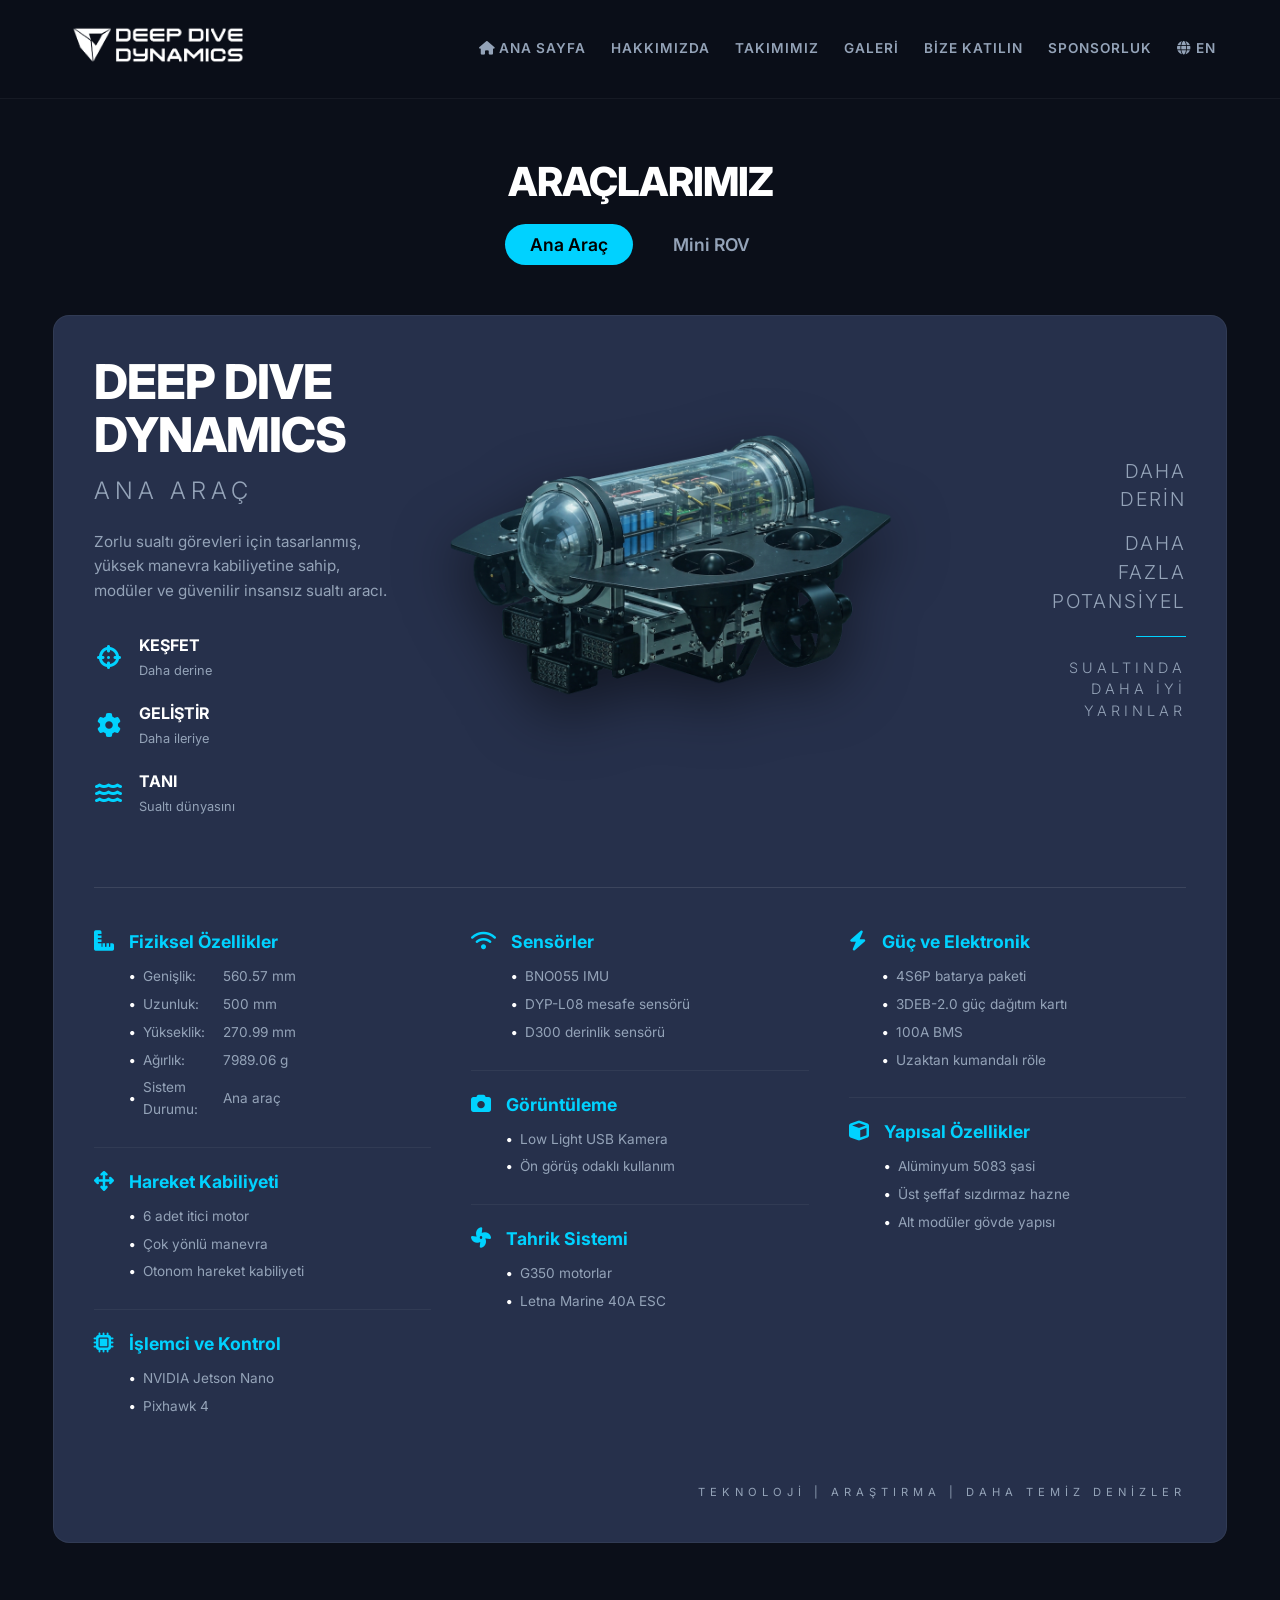
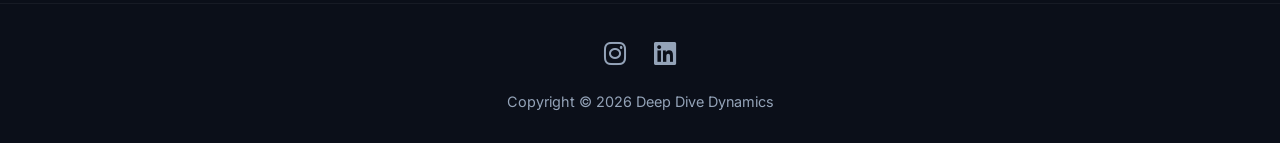
==== araclar.html @ 7207143c "Add files via upload" ====
<!DOCTYPE html>
<html lang="tr">

<head>
    <meta charset="UTF-8">
    <meta name="viewport" content="width=device-width, initial-scale=1.0">
    <title>Araçlarımız | Deep Dive Dynamics</title>
    <meta name="description" content="Deep Dive Dynamics - İnsansız Su Altı Sistemleri.">
    <meta property="og:title" content="Deep Dive Dynamics">
    <meta property="og:description"
        content="İmkansızlıktan imkan yaratanların takımı. Geleceğin otonom su altı araçlarını tasarlıyoruz.">

    <link rel="stylesheet" href="https://cdnjs.cloudflare.com/ajax/libs/font-awesome/6.7.2/css/all.min.css">
    <link rel="icon" sizes="192x192" href="images/logo_tek.png">
    <link rel="stylesheet" href="style.css?v=6">
</head>

<body>
    <div id="preloader">
        <img src="images/logo.png" alt="Yükleniyor...">
    </div>

    <header>
        <div class="logo">
            <a href="index.html">
                <img src="images/logo.png" alt="Deep Dive Dynamics Logo">
            </a>
        </div>

        <div class="menu-toggle" id="mobile-menu">
            <i class="fa-solid fa-bars"></i>
        </div>

        <nav id="nav-menu">
            <a href="index.html" data-tr='<i class="fa-solid fa-house"></i> ANA SAYFA'
                data-en='<i class="fa-solid fa-house"></i> HOME'><i class="fa-solid fa-house"></i> ANA SAYFA</a>
            <a href="hakkimizda.html" data-tr="HAKKIMIZDA" data-en="ABOUT US">HAKKIMIZDA</a>
            <a href="takimimiz.html" data-tr="TAKIMIMIZ" data-en="OUR TEAM">TAKIMIMIZ</a>
            <a href="galeri.html" data-tr="GALERİ" data-en="GALLERY">GALERİ</a>
            <a href="https://docs.google.com/forms/d/e/1FAIpQLScR8scqBRYS02zoFpXVMVBQeoAkeAK_aq12Xqm8TAhwSs1n3A/viewform"
                target="_blank" data-tr="BİZE KATILIN" data-en="JOIN US">BİZE KATILIN</a>
            <a href="sponsorlar.html" data-tr="SPONSORLUK" data-en="SPONSORSHIP">SPONSORLUK</a>
            <a href="#" id="lang-toggle">
                <i class="fa-solid fa-globe"></i> EN
            </a>
        </nav>
    </header>

    <div class="page-wrapper">
        <section id="araclar" style="padding-top: 0;">
            <h1 class="section-title" data-tr="ARAÇLARIMIZ" data-en="OUR VEHICLES">ARAÇLARIMIZ</h1>

            <!-- ARAÇ SEÇİCİ MENÜ -->
            <div class="choice-selector">
                <button class="choice-btn active" data-target="AnaRov">Ana Araç</button>
                <button class="choice-btn" data-target="MiniRov">Mini ROV</button>
            </div>

            <!-- =========================================
                 ANA ARAÇ KISMI (AKTİF OLAN)
                 ========================================= -->
            <div id="AnaRov" class="team-choice-content active">
                <div class="vehicle-showcase">
                    <!-- Üst Kısım: Başlık, Araç Görseli ve Vizyon Yazıları -->
                    <div class="vehicle-header-grid">
                        <!-- Sol: Başlık ve Açıklama -->
                        <div class="vehicle-title-box">
                            <h2 class="vehicle-main-title">DEEP DIVE<br>DYNAMICS</h2>
                            <h3 class="vehicle-sub-title" data-tr="ANA ARAÇ" data-en="MAIN VEHICLE">ANA ARAÇ</h3>
                            <p class="vehicle-desc"
                                data-tr="Zorlu sualtı görevleri için tasarlanmış, yüksek manevra kabiliyetine sahip, modüler ve güvenilir insansız sualtı aracı."
                                data-en="Designed for challenging underwater missions, highly maneuverable, modular and reliable unmanned underwater vehicle.">
                                Zorlu sualtı görevleri için tasarlanmış, yüksek manevra kabiliyetine sahip, modüler ve
                                güvenilir insansız sualtı aracı.</p>

                            <ul class="vehicle-vision-list">
                                <li>
                                    <i class="fa-solid fa-crosshairs"></i>
                                    <div>
                                        <h4 data-tr="KEŞFET" data-en="EXPLORE">KEŞFET</h4>
                                        <p data-tr="Daha derine" data-en="Deeper">Daha derine</p>
                                    </div>
                                </li>
                                <li>
                                    <i class="fa-solid fa-gear"></i>
                                    <div>
                                        <h4 data-tr="GELİŞTİR" data-en="DEVELOP">GELİŞTİR</h4>
                                        <p data-tr="Daha ileriye" data-en="Further">Daha ileriye</p>
                                    </div>
                                </li>
                                <li>
                                    <i class="fa-solid fa-water"></i>
                                    <div>
                                        <h4 data-tr="TANI" data-en="RECOGNIZE">TANI</h4>
                                        <p data-tr="Sualtı dünyasını" data-en="Underwater world">Sualtı dünyasını</p>
                                    </div>
                                </li>
                            </ul>
                        </div>

                        <!-- Orta: Araç Görseli -->
                        <div class="vehicle-image-box">
                            <img src="images/araclar/ana-arac-render.png" alt="Ana Araç 3D Render">
                        </div>

                        <!-- Sağ: Sağ Vizyon Yazıları -->
                        <div class="vehicle-right-vision">
                            <p data-tr="DAHA<br>DERİN" data-en="DEEPER">DAHA<br>DERİN</p>
                            <p data-tr="DAHA<br>FAZLA<br>POTANSİYEL" data-en="MORE<br>POTENTIAL">
                                DAHA<br>FAZLA<br>POTANSİYEL</p>
                            <div class="line-divider"></div>
                            <p class="small-vision" data-tr="SUALTINDA<br>DAHA İYİ<br>YARINLAR"
                                data-en="BETTER<br>TOMORROWS<br>UNDERWATER">SUALTINDA<br>DAHA İYİ<br>YARINLAR</p>
                        </div>
                    </div>

                    <!-- Alt Kısım: Teknik Özellikler Grid (3 Sütunlu) -->
                    <div class="vehicle-specs-grid">
                        <!-- Sütun 1 -->
                        <div class="spec-column">
                            <div class="spec-item">
                                <i class="fa-solid fa-ruler-combined"></i>
                                <div>
                                    <h4 data-tr="Fiziksel Özellikler" data-en="Physical Properties">Fiziksel Özellikler
                                    </h4>
                                    <ul>
                                        <li><span>Genişlik:</span> 560.57 mm</li>
                                        <li><span>Uzunluk:</span> 500 mm</li>
                                        <li><span>Yükseklik:</span> 270.99 mm</li>
                                        <li><span>Ağırlık:</span> 7989.06 g</li>
                                        <li><span>Sistem Durumu:</span> <span data-tr="Ana araç"
                                                data-en="Main vehicle">Ana araç</span></li>
                                    </ul>
                                </div>
                            </div>
                            <div class="spec-item">
                                <i class="fa-solid fa-arrows-up-down-left-right"></i>
                                <div>
                                    <h4 data-tr="Hareket Kabiliyeti" data-en="Maneuverability">Hareket Kabiliyeti</h4>
                                    <ul>
                                        <li data-tr="6 adet itici motor" data-en="6 thrusters">6 adet itici motor</li>
                                        <li data-tr="Çok yönlü manevra" data-en="Omnidirectional maneuver">Çok yönlü
                                            manevra</li>
                                        <li data-tr="Otonom hareket kabiliyeti" data-en="Autonomous movement">Otonom
                                            hareket kabiliyeti</li>
                                    </ul>
                                </div>
                            </div>
                            <div class="spec-item" style="border-bottom:none;">
                                <i class="fa-solid fa-microchip"></i>
                                <div>
                                    <h4 data-tr="İşlemci ve Kontrol" data-en="Processor and Control">İşlemci ve Kontrol
                                    </h4>
                                    <ul>
                                        <li>NVIDIA Jetson Nano</li>
                                        <li>Pixhawk 4</li>
                                    </ul>
                                </div>
                            </div>
                        </div>

                        <!-- Sütun 2 -->
                        <div class="spec-column">
                            <div class="spec-item">
                                <i class="fa-solid fa-wifi"></i>
                                <div>
                                    <h4 data-tr="Sensörler" data-en="Sensors">Sensörler</h4>
                                    <ul>
                                        <li>BNO055 IMU</li>
                                        <li data-tr="DYP-L08 mesafe sensörü" data-en="DYP-L08 distance sensor">DYP-L08
                                            mesafe sensörü</li>
                                        <li data-tr="D300 derinlik sensörü" data-en="D300 depth sensor">D300 derinlik
                                            sensörü</li>
                                    </ul>
                                </div>
                            </div>
                            <div class="spec-item">
                                <i class="fa-solid fa-camera"></i>
                                <div>
                                    <h4 data-tr="Görüntüleme" data-en="Imaging">Görüntüleme</h4>
                                    <ul>
                                        <li>Low Light USB Kamera</li>
                                        <li data-tr="Ön görüş odaklı kullanım" data-en="Front view focused use">Ön görüş
                                            odaklı kullanım</li>
                                    </ul>
                                </div>
                            </div>
                            <div class="spec-item" style="border-bottom:none;">
                                <i class="fa-solid fa-fan"></i>
                                <div>
                                    <h4 data-tr="Tahrik Sistemi" data-en="Propulsion System">Tahrik Sistemi</h4>
                                    <ul>
                                        <li>G350 motorlar</li>
                                        <li>Letna Marine 40A ESC</li>
                                    </ul>
                                </div>
                            </div>
                        </div>

                        <!-- Sütun 3 -->
                        <div class="spec-column">
                            <div class="spec-item">
                                <i class="fa-solid fa-bolt"></i>
                                <div>
                                    <h4 data-tr="Güç ve Elektronik" data-en="Power and Electronics">Güç ve Elektronik
                                    </h4>
                                    <ul>
                                        <li>4S6P batarya paketi</li>
                                        <li data-tr="3DEB-2.0 güç dağıtım kartı"
                                            data-en="3DEB-2.0 power distribution board">3DEB-2.0 güç dağıtım kartı</li>
                                        <li>100A BMS</li>
                                        <li data-tr="Uzaktan kumandalı röle" data-en="Remote controlled relay">Uzaktan
                                            kumandalı röle</li>
                                    </ul>
                                </div>
                            </div>
                            <div class="spec-item" style="border-bottom:none;">
                                <i class="fa-solid fa-cube"></i>
                                <div>
                                    <h4 data-tr="Yapısal Özellikler" data-en="Structural Features">Yapısal Özellikler
                                    </h4>
                                    <ul>
                                        <li data-tr="Alüminyum 5083 şasi" data-en="Aluminum 5083 chassis">Alüminyum 5083
                                            şasi</li>
                                        <li data-tr="Üst şeffaf sızdırmaz hazne"
                                            data-en="Upper transparent sealed chamber">Üst şeffaf sızdırmaz hazne</li>
                                        <li data-tr="Alt modüler gövde yapısı" data-en="Lower modular body structure">
                                            Alt modüler gövde yapısı</li>
                                    </ul>
                                </div>
                            </div>
                        </div>
                    </div>
                    <!-- Alt Slogan -->
                    <div class="vehicle-footer-slogan">
                        <span data-tr="TEKNOLOJİ | ARAŞTIRMA | DAHA TEMİZ DENİZLER"
                            data-en="TECHNOLOGY | RESEARCH | CLEANER SEAS">TEKNOLOJİ | ARAŞTIRMA | DAHA TEMİZ
                            DENİZLER</span>
                    </div>
                </div>
            </div>

            <!-- =========================================
                 MINI ROV KISMI (GİZLİ BAŞLAR)
                 ========================================= -->
            <div id="MiniRov" class="team-choice-content">
                <div class="vehicle-showcase">
                    <!-- Üst Kısım: Başlık, Araç Görseli ve Vizyon Yazıları -->
                    <div class="vehicle-header-grid">
                        <!-- Sol: Başlık ve Açıklama -->
                        <div class="vehicle-title-box">
                            <h2 class="vehicle-main-title">DEEP DIVE<br>DYNAMICS</h2>
                            <h3 class="vehicle-sub-title" data-tr="MİNİ ROV" data-en="MINI ROV">MİNİ ROV</h3>
                            <p class="vehicle-desc"
                                data-tr="Kompakt yapısı, yüksek manevra kabiliyetine sahip ve modüler tasarımıyla dar alanlarda çalışmak için geliştirilmiş, güvenilir insansız sualtı aracı."
                                data-en="Reliable unmanned underwater vehicle developed to work in narrow spaces with its compact structure, high maneuverability and modular design.">
                                Kompakt yapısı, yüksek manevra kabiliyeti ve modüler tasarımıyla dar alanlarda çalışmak
                                için geliştirilmiş, güvenilir insansız sualtı aracı.</p>

                            <ul class="vehicle-vision-list">
                                <li>
                                    <i class="fa-solid fa-crosshairs"></i>
                                    <div>
                                        <h4 data-tr="KEŞFET" data-en="EXPLORE">KEŞFET</h4>
                                        <p data-tr="Daha yakına" data-en="Closer">Daha yakına</p>
                                    </div>
                                </li>
                                <li>
                                    <i class="fa-solid fa-gear"></i>
                                    <div>
                                        <h4 data-tr="GELİŞTİR" data-en="DEVELOP">GELİŞTİR</h4>
                                        <p data-tr="Daha akıllı" data-en="Smarter">Daha akıllı</p>
                                    </div>
                                </li>
                                <li>
                                    <i class="fa-solid fa-water"></i>
                                    <div>
                                        <h4 data-tr="TANI" data-en="RECOGNIZE">TANI</h4>
                                        <p data-tr="Sualtı detaylarını" data-en="Underwater details">Sualtı detaylarını
                                        </p>
                                    </div>
                                </li>
                            </ul>
                        </div>

                        <!-- Orta: Araç Görseli -->
                        <div class="vehicle-image-box">
                            <!-- Mini ROV görselini images/araclar klasörüne bu isimle eklemelisin -->
                            <img src="images/araclar/mini-rov-render.png" alt="Mini ROV 3D Render">
                        </div>

                        <!-- Sağ: Sağ Vizyon Yazıları -->
                        <div class="vehicle-right-vision">
                            <p data-tr="DAHA<br>DERİN" data-en="DEEPER">DAHA<br>DERİN</p>
                            <p data-tr="DAHA<br>FAZLA<br>POTANSİYEL" data-en="MORE<br>POTENTIAL">
                                DAHA<br>FAZLA<br>POTANSİYEL</p>
                            <div class="line-divider"></div>
                            <p class="small-vision" data-tr="SUALTINDA<br>DAHA İYİ<br>YARINLAR"
                                data-en="BETTER<br>TOMORROWS<br>UNDERWATER">SUALTINDA<br>DAHA İYİ<br>YARINLAR</p>
                        </div>
                    </div>

                    <!-- Alt Kısım: Teknik Özellikler Grid (3 Sütunlu) -->
                    <div class="vehicle-specs-grid">
                        <!-- Sütun 1 -->
                        <div class="spec-column">
                            <div class="spec-item">
                                <i class="fa-solid fa-ruler-combined"></i>
                                <div>
                                    <h4 data-tr="Fiziksel Özellikler" data-en="Physical Properties">Fiziksel Özellikler
                                    </h4>
                                    <ul>
                                        <li><span>Genişlik:</span> 442.26 mm</li>
                                        <li><span>Uzunluk:</span> 366.07 mm</li>
                                        <li><span>Yükseklik:</span> 202 mm</li>
                                        <li><span>Ağırlık:</span> 6147.15 g</li>
                                        <li><span>Sistem Durumu:</span> Mini ROV</li>
                                    </ul>
                                </div>
                            </div>
                            <div class="spec-item">
                                <i class="fa-solid fa-arrows-up-down-left-right"></i>
                                <div>
                                    <h4 data-tr="Hareket Kabiliyeti" data-en="Maneuverability">Hareket Kabiliyeti</h4>
                                    <ul>
                                        <li data-tr="6 adet itici motor" data-en="6 thrusters">6 adet itici motor</li>
                                        <li data-tr="Dar alanlarda manevra" data-en="Maneuver in narrow spaces">Dar
                                            alanlarda manevra</li>
                                        <li data-tr="Hassas yönlendirme" data-en="Precise steering">Hassas yönlendirme
                                        </li>
                                    </ul>
                                </div>
                            </div>
                            <div class="spec-item" style="border-bottom:none;">
                                <i class="fa-solid fa-microchip"></i>
                                <div>
                                    <h4 data-tr="İşlemci ve Kontrol" data-en="Processor and Control">İşlemci ve Kontrol
                                    </h4>
                                    <ul>
                                        <li>Raspberry Pi 4</li>
                                        <li>Pixhawk 4</li>
                                    </ul>
                                </div>
                            </div>
                        </div>

                        <!-- Sütun 2 -->
                        <div class="spec-column">
                            <div class="spec-item">
                                <i class="fa-solid fa-wifi"></i>
                                <div>
                                    <h4 data-tr="Sensörler" data-en="Sensors">Sensörler</h4>
                                    <ul>
                                        <li>BNO055 IMU</li>
                                        <li data-tr="DYP-L08 mesafe sensörü" data-en="DYP-L08 distance sensor">DYP-L08
                                            mesafe sensörü</li>
                                    </ul>
                                </div>
                            </div>
                            <div class="spec-item">
                                <i class="fa-solid fa-camera"></i>
                                <div>
                                    <h4 data-tr="Görüntüleme" data-en="Imaging">Görüntüleme</h4>
                                    <ul>
                                        <li>IMX219-200 kamera</li>
                                        <li data-tr="Kapalı alan inceleme ve hat takibi"
                                            data-en="Closed area inspection and line tracking">Kapalı alan inceleme ve
                                            hat takibi</li>
                                    </ul>
                                </div>
                            </div>
                            <div class="spec-item" style="border-bottom:none;">
                                <i class="fa-solid fa-fan"></i>
                                <div>
                                    <h4 data-tr="Tahrik Sistemi" data-en="Propulsion System">Tahrik Sistemi</h4>
                                    <ul>
                                        <li data-tr="Hazır BLDC motorlar" data-en="Standard BLDC motors">Hazır BLDC
                                            motorlar</li>
                                        <li>Letna Marine 40A ESC</li>
                                    </ul>
                                </div>
                            </div>
                        </div>

                        <!-- Sütun 3 -->
                        <div class="spec-column">
                            <div class="spec-item">
                                <i class="fa-solid fa-bolt"></i>
                                <div>
                                    <h4 data-tr="Güç ve Elektronik" data-en="Power and Electronics">Güç ve Elektronik
                                    </h4>
                                    <ul>
                                        <li>4S5P batarya paketi</li>
                                        <li data-tr="3DEB-2.0 güç dağıtım kartı"
                                            data-en="3DEB-2.0 power distribution board">3DEB-2.0 güç dağıtım kartı</li>
                                        <li>100A BMS</li>
                                        <li data-tr="Uzaktan kumandalı röle" data-en="Remote controlled relay">Uzaktan
                                            kumandalı röle</li>
                                    </ul>
                                </div>
                            </div>
                            <div class="spec-item" style="border-bottom:none;">
                                <i class="fa-solid fa-cube"></i>
                                <div>
                                    <h4 data-tr="Yapısal Özellikler" data-en="Structural Features">Yapısal Özellikler
                                    </h4>
                                    <ul>
                                        <li data-tr="Alüminyum 5083 kapaklar" data-en="Aluminum 5083 covers">Alüminyum
                                            5083 kapaklar</li>
                                        <li data-tr="150 mm dış çaplı sızdırmaz hazne"
                                            data-en="150 mm outer diameter sealed chamber">150 mm dış çaplı sızdırmaz
                                            hazne</li>
                                        <li data-tr="Kompakt ve modüler gövde" data-en="Compact and modular body">
                                            Kompakt ve modüler gövde</li>
                                    </ul>
                                </div>
                            </div>
                        </div>
                    </div>
                    <!-- Alt Slogan -->
                    <div class="vehicle-footer-slogan">
                        <span data-tr="TEKNOLOJİ | ARAŞTIRMA | DAHA TEMİZ DENİZLER"
                            data-en="TECHNOLOGY | RESEARCH | CLEANER SEAS">TEKNOLOJİ | ARAŞTIRMA | DAHA TEMİZ
                            DENİZLER</span>
                    </div>
                </div>
            </div>

        </section>
    </div>

    <footer>
        <div class="footer-socials">
            <a href="https://www.instagram.com/deepdivedynamics/" target="_blank" aria-label="Instagram"><i
                    class="fa-brands fa-instagram"></i></a>
            <a href="https://www.linkedin.com/in/deep-dive-dynamics-aba6392b6/" target="_blank" aria-label="LinkedIn"><i
                    class="fa-brands fa-linkedin"></i></a>
        </div>
        <p>Copyright &copy; 2026 Deep Dive Dynamics</p>
    </footer>

    <script>
        // Yükleme Ekranı
        window.addEventListener("load", () => {
            const preloader = document.getElementById("preloader");
            setTimeout(() => { preloader.style.opacity = "0"; preloader.style.visibility = "hidden"; }, 1000);
        });

        // Hamburger Menü
        const mobileMenu = document.getElementById('mobile-menu');
        const navMenu = document.getElementById('nav-menu');
        if (mobileMenu && navMenu) {
            mobileMenu.addEventListener('click', () => {
                navMenu.classList.toggle('active');
                const icon = mobileMenu.querySelector('i');
                if (navMenu.classList.contains('active')) {
                    icon.classList.remove('fa-bars'); icon.classList.add('fa-xmark');
                } else {
                    icon.classList.remove('fa-xmark'); icon.classList.add('fa-bars');
                }
            });
            navMenu.querySelectorAll('a').forEach(link => {
                link.addEventListener('click', () => {
                    navMenu.classList.remove('active');
                    mobileMenu.querySelector('i').classList.remove('fa-xmark');
                    mobileMenu.querySelector('i').classList.add('fa-bars');
                });
            });
        }

        // =========================================
        // SEÇENEK SEÇİCİ (FİLTRELEME) MANTIĞI
        // =========================================
        const choiceBtns = document.querySelectorAll('.choice-btn');
        const choiceContents = document.querySelectorAll('.team-choice-content');

        if (choiceBtns.length > 0) {
            choiceBtns.forEach(btn => {
                btn.addEventListener('click', () => {
                    // Tüm butonları ve içerikleri pasife al
                    choiceBtns.forEach(b => b.classList.remove('active'));
                    choiceContents.forEach(content => content.classList.remove('active'));

                    // Tıklanan butonu ve hedef içeriği aktif yap
                    btn.classList.add('active');
                    const targetId = btn.getAttribute('data-target');
                    document.getElementById(targetId).classList.add('active');
                });
            });
        }

        // Çoklu Dil Motoru
        const langToggle = document.getElementById('lang-toggle');
        const translatableElements = document.querySelectorAll('[data-tr]');
        let currentLang = localStorage.getItem('site_lang') || 'tr';
        applyLanguage(currentLang);

        if (langToggle) {
            langToggle.addEventListener('click', (e) => {
                e.preventDefault();
                currentLang = currentLang === 'tr' ? 'en' : 'tr';
                localStorage.setItem('site_lang', currentLang);
                applyLanguage(currentLang);
            });
        }

        function applyLanguage(lang) {
            if (lang === 'tr') {
                if (langToggle) langToggle.innerHTML = '<i class="fa-solid fa-globe"></i> EN';
            } else {
                if (langToggle) langToggle.innerHTML = '<i class="fa-solid fa-globe"></i> TR';
            }
            translatableElements.forEach(el => {
                const translation = el.getAttribute(`data-${lang}`);
                if (translation) {
                    if (el.tagName === 'INPUT' || el.tagName === 'TEXTAREA') { el.placeholder = translation; }
                    else { el.innerHTML = translation; }
                }
            });
        }
    </script>
</body>

</html>
---- style.css ----
@import url('https://fonts.googleapis.com/css2?family=Inter:wght@300;400;600;800&display=swap');

:root {
    --bg-color: #0b0f19;
    --surface-color: #26304b;
    --surface-hover: #1e2538;
    --accent-color: #00d2ff;
    --text-light: #ffffff;
    --text-muted: #94a3b8;
}

* {
    margin: 0;
    padding: 0;
    box-sizing: border-box;
    font-family: 'Inter', sans-serif;
    scroll-behavior: smooth;
}

body {
    background-color: var(--bg-color);
    color: var(--text-light);
    line-height: 1.6;
}

/* =========================================
   PRELOADER
   ========================================= */
#preloader {
    position: fixed;
    top: 0;
    left: 0;
    right: 0;
    bottom: 0; 
    background-color: var(--bg-color); 
    display: flex;
    justify-content: center;
    align-items: center;
    z-index: 99999;
    transition: opacity 0.5s ease, visibility 0.5s ease; 
}

#preloader img {
    width: 350px;
    animation: pulse 1.5s infinite;
}

@keyframes pulse {
    0% { transform: scale(0.9); opacity: 0.7; }
    50% { transform: scale(1.1); opacity: 1; }
    100% { transform: scale(0.9); opacity: 0.7; }
}

/* =========================================
   HEADER & NAVBAR
   ========================================= */
header {
    position: fixed;
    top: 0;
    width: 100%;
    background-color: rgba(11, 15, 25, 0.95);
    backdrop-filter: blur(5px);
    display: flex;
    justify-content: space-between;
    align-items: center;
    padding: 20px 5%;
    z-index: 1000;
    border-bottom: 1px solid rgba(255, 255, 255, 0.05);
}

.logo img {
    height: 50px;
    width: auto;
}

.menu-toggle {
    display: none;
    color: var(--text-light);
    font-size: 2rem;
    cursor: pointer;
}

nav {
    display: flex;
    align-items: center;
}

nav a {
    color: var(--text-muted);
    text-decoration: none;
    margin-left: 25px;
    font-size: 0.85rem;
    font-weight: 600;
    letter-spacing: 1px;
    transition: color 0.3s;
    text-transform: uppercase;
}

nav a:hover,
nav a.active {
    color: var(--accent-color);
}

/* =========================================
   GENEL BÖLÜM AYARLARI
   ========================================= */
.page-wrapper {
    padding-top: 150px;
    min-height: 80vh;
}

section {
    padding: 100px 1% 60px;
    max-width: 1200px;
    margin: 0 auto;
}

.section-title {
    text-align: center;
    font-size: 2.5rem;
    font-weight: 800;
    margin-bottom: 10px;
    text-transform: uppercase;
    letter-spacing: -1px;
}

.section-subtitle {
    text-align: center;
    color: var(--text-muted);
    margin-bottom: 50px;
    font-size: 1.1rem;
}

/* =========================================
   HERO (ANA EKRAN)
   ========================================= */
#hero {
    height: 100vh;
    max-width: 100%;
    padding: 0;
    display: flex;
    flex-direction: column;
    justify-content: center;
    align-items: center;
    text-align: center;
    background-color: var(--bg-color);
    background: linear-gradient(rgba(23, 33, 57, 0.5), rgba(23, 33, 57, 0.7)), url('images/araclar/araclar_bagli.png') center/contain no-repeat;
}

#hero h1 {
    font-size: 5rem;
    font-weight: 800;
    margin-bottom: 15px;
    letter-spacing: -2px;
}

#hero p {
    font-size: 1.5rem;
    color: var(--text-muted);
}

.btn {
    display: inline-block;
    background-color: var(--accent-color);
    color: #000;
    padding: 15px 40px;
    font-weight: 800;
    text-decoration: none;
    border-radius: 4px;
    transition: transform 0.2s, box-shadow 0.2s;
}

.btn:hover {
    transform: translateY(-2px);
    box-shadow: 0 10px 20px rgba(0, 210, 255, 0.2);
}

/* =========================================
   GENEL KART SİSTEMİ (PROJELER, BAŞARILAR)
   ========================================= */
.timeline {
    display: flex;
    flex-direction: column;
    gap: 20px;
}

.award-card {
    background-color: var(--surface-color);
    padding: 30px;
    border-left: 4px solid var(--accent-color);
    border-radius: 4px;
}

.muted-text { color: var(--text-muted); }

.grid {
    display: grid;
    grid-template-columns: repeat(auto-fit, minmax(250px, 1fr));
    gap: 25px;
    justify-content: center;
}

.card {
    background-color: var(--surface-color);
    border-radius: 8px;
    cursor: pointer;
    transition: transform 0.3s, background-color 0.3s;
    border: 1px solid rgba(255, 255, 255, 0.02);
    overflow: hidden;
}

.card:hover {
    background-color: var(--surface-hover);
    transform: translateY(-5px);
}

.card img {
    width: 100%;
    height: 200px;
    object-fit: cover;
    border-bottom: 1px solid rgba(255, 255, 255, 0.05);
}

.card-content { padding: 25px; }
.card-content h3 { font-size: 1.2rem; margin-bottom: 15px; color: var(--text-light); }
.card-content p { color: var(--text-muted); font-size: 0.95rem; }

/* =========================================
   HAKKIMIZDA & TAKIMIMIZ (İKİ SÜTUNLU TASARIM)
   ========================================= */
.split-section {
    display: flex;
    align-items: center;
    gap: 50px;
    margin-bottom: 80px;
    overflow: hidden;
}

.split-image {
    flex: 1; 
    min-height: 350px;
    margin-left: 20px;
}

.split-image img {
    width: 100%;
    height: 100%;
    object-fit: cover;
    display: block;
}

.split-content {
    flex: 1; 
    padding: 40px 50px 40px 0;
    text-align: left;
}

.split-content h2 {
    font-size: 2.2rem;
    color: var(--text-light);
    margin-bottom: 20px;
}

.split-content p {
    color: var(--text-muted);
    font-size: 1.1rem;
    line-height: 1.7;
    margin-bottom: 30px;
}

/* =========================================
   SEÇİCİ TASARIMI (TAKIM VE ARAÇLAR İÇİN)
   ========================================= */
.choice-selector {
    display: flex;
    flex-wrap: wrap;
    justify-content: center;
    gap: 15px;
    margin-bottom: 50px;
}

.choice-btn {
    background-color: transparent;
    color: var(--text-muted);
    border: none;
    padding: 10px 25px;
    font-size: 1.1rem;
    font-weight: 600;
    cursor: pointer;
    border-radius: 30px;
    transition: all 0.3s ease;
}

.choice-btn:hover { color: var(--text-light); }
.choice-btn.active { background-color: var(--accent-color); color: #000; }

.team-choice-content {
    display: none;
    animation: fadeIn 0.5s ease;
}

.team-choice-content.active { display: block; }

@keyframes fadeIn {
    from { opacity: 0; transform: translateY(10px); }
    to { opacity: 1; transform: translateY(0); }
}

/* =========================================
   ARAÇ İNFOGRAFİK TASARIMI (YENİ EKLENEN)
   ========================================= */
.vehicle-showcase {
    background-color: var(--surface-color);
    border-radius: 16px;
    padding: 40px;
    border: 1px solid rgba(255, 255, 255, 0.05);
    margin-top: 20px;
    color: var(--text-light);
}

.vehicle-header-grid {
    display: flex;
    justify-content: space-between;
    align-items: center;
    margin-bottom: 50px;
    gap: 30px;
}

.vehicle-title-box { flex: 1; }
.vehicle-main-title { font-size: 3rem; font-weight: 800; line-height: 1.1; color: var(--text-light); letter-spacing: -1px; }
.vehicle-sub-title { font-size: 1.5rem; font-weight: 300; color: var(--text-muted); letter-spacing: 5px; margin: 10px 0 20px 0; }
.vehicle-desc { color: var(--text-muted); font-size: 0.95rem; line-height: 1.6; margin-bottom: 30px; max-width: 300px; }

.vehicle-vision-list { list-style: none; padding: 0; }
.vehicle-vision-list li { display: flex; align-items: center; gap: 15px; margin-bottom: 20px; }
.vehicle-vision-list i { font-size: 24px; color: var(--accent-color); width: 30px; text-align: center; }
.vehicle-vision-list h4 { font-size: 1rem; margin-bottom: 2px; }
.vehicle-vision-list p { font-size: 0.8rem; color: var(--text-muted); margin: 0; }

.vehicle-image-box { flex: 1.5; text-align: center; }
.vehicle-image-box img { max-width: 100%; height: auto; filter: drop-shadow(0 20px 30px rgba(0,0,0,0.5)); }

.vehicle-right-vision { flex: 0.8; text-align: right; font-weight: 300; letter-spacing: 2px; color: var(--text-muted); font-size: 1.2rem; line-height: 1.5; }
.vehicle-right-vision p { margin-bottom: 15px; }
.vehicle-right-vision .line-divider { height: 1px; width: 50px; background-color: var(--accent-color); margin: 20px 0 20px auto; }
.vehicle-right-vision .small-vision { font-size: 0.9rem; letter-spacing: 4px; }

.vehicle-specs-grid { display: grid; grid-template-columns: repeat(3, 1fr); gap: 40px; border-top: 1px solid rgba(255, 255, 255, 0.1); padding-top: 40px; }
.spec-column { display: flex; flex-direction: column; gap: 20px; }
.spec-item { display: flex; gap: 15px; padding-bottom: 20px; border-bottom: 1px solid rgba(255, 255, 255, 0.05); }
.spec-item i { font-size: 20px; color: var(--accent-color); margin-top: 3px; }
.spec-item h4 { font-size: 1.1rem; margin-bottom: 10px; color: var(--accent-color); }
.spec-item ul { list-style: none; padding: 0; }
.spec-item li { font-size: 0.85rem; color: var(--text-muted); margin-bottom: 6px; display: flex; align-items: center; }
.spec-item li::before { content: "•"; color: var(--text-light); font-weight: bold; margin-right: 8px; }
.spec-item li span { display: inline-block; width: 80px; }

.vehicle-footer-slogan { text-align: right; margin-top: 40px; font-size: 0.7rem; letter-spacing: 5px; color: var(--text-muted); }

/* =========================================
   TAKIM KARTLARI BÖLÜMÜ
   ========================================= */
.team-member {
    width: calc((100% - 60px) / 4) !important;
    max-width: 240px;
}

.team-member .card-content { text-align: center; }
.team-member .card-content p { color: var(--accent-color); font-weight: 600; }

.team-member img {
    width: 140px;
    height: 140px;
    object-fit: cover;
    object-position: top;
    border-radius: 50%;
    margin: 25px auto 0;
    display: block;
    border: none;
}

.captain-container {
    display: flex;
    justify-content: center;
    margin-bottom: 30px;
}

.captain-container .card {
    width: 240px;
    max-width: 100%;
}

.team-grid-3, 
.team-otomatik {
    display: flex;
    flex-wrap: wrap;
    justify-content: center;
    gap: 20px;
    max-width: 1040px;
    margin: 0 auto 60px auto;
}

.link { display: inline-block; margin-top: 15px; }
.link i { font-size: 26px; color: #ffffff; transition: transform 0.3s, color 0.3s; }
.link:hover i { color: #0077b5; transform: scale(1.2); }

/* =========================================
   İÇ SAYFALAR (Hakkımızda Detayları vb.)
   ========================================= */
.content-section { margin-bottom: 60px; }
.content-section p { color: var(--text-muted); font-size: 1.1rem; margin-bottom: 15px; line-height: 1.8; }
.content-title { color: var(--text-light); font-size: 1.8rem; margin-bottom: 20px; border-left: 4px solid var(--accent-color); padding-left: 15px; }

.mv-grid {
    display: grid;
    grid-template-columns: repeat(auto-fit, minmax(300px, 1fr));
    gap: 30px;
    margin: 40px 0;
}

.info-card {
    background-color: var(--surface-color);
    padding: 30px;
    border-radius: 8px;
    border: 1px solid rgba(255, 255, 255, 0.02);
    transition: transform 0.3s;
}

.info-card:hover { transform: translateY(-5px); border-color: rgba(0, 210, 255, 0.3); }
.info-card h3 { color: var(--accent-color); font-size: 1.4rem; margin-bottom: 15px; }

.custom-list {
    list-style: none;
    padding-left: 10px;
    margin-top: 20px;
    display: grid;
    grid-template-columns: repeat(auto-fit, minmax(250px, 1fr));
    gap: 10px;
}

.custom-list li {
    color: var(--text-muted);
    position: relative;
    padding-left: 25px;
    margin-bottom: 8px;
}

.custom-list li::before {
    content: "\f105";
    font-family: "Font Awesome 6 Free";
    font-weight: 900;
    position: absolute;
    left: 0;
    color: var(--accent-color);
}

.process-flow {
    display: flex;
    flex-wrap: wrap;
    justify-content: center;
    align-items: center;
    gap: 15px;
    margin: 30px 0;
    font-size: 1.2rem;
    font-weight: 600;
    color: var(--text-light);
}

.process-flow i { color: var(--accent-color); font-size: 1rem; }

.visionary-ending {
    text-align: center;
    margin-top: 80px;
    padding: 50px;
    background: linear-gradient(rgba(11, 15, 25, 0.9), rgba(11, 15, 25, 0.9)), url('images/araclar/araclar_bagli.png') center/cover;
    border-radius: 8px;
    border: 1px solid rgba(0, 210, 255, 0.2);
}

.visionary-ending p { color: var(--text-light); font-size: 1.5rem; font-weight: 300; margin-bottom: 10px; }
.visionary-ending h3 { color: var(--accent-color); font-size: 2.5rem; margin-top: 30px; letter-spacing: 1px; }

/* =========================================
   SPONSORLUK & İLETİŞİM FORMU
   ========================================= */
.sponsor-card {
    background-color: #ffffff;
    padding: 30px;
    border-radius: 8px;
    display: flex;
    justify-content: center;
    align-items: center;
    height: 150px;
    transition: transform 0.3s, box-shadow 0.3s;
}

.sponsor-card:hover { transform: translateY(-5px); box-shadow: 0 10px 20px rgba(0, 210, 255, 0.2); }
.sponsor-card img { max-width: 100%; max-height: 100%; object-fit: contain; }

.divider { width: 100%; height: 1px; background: rgba(255, 255, 255, 0.05); margin: 60px 0; }

.contact-form {
    max-width: 900px;
    margin: 0 auto;
    display: grid;
    grid-template-columns: 1fr 1fr;
    gap: 20px;
}

.form-left, .form-right { display: flex; flex-direction: column; gap: 15px; }

.contact-form input,
.contact-form select,
.contact-form textarea {
    width: 100%;
    padding: 15px;
    background-color: var(--surface-color);
    border: 1px solid rgba(255, 255, 255, 0.1);
    color: var(--text-light);
    border-radius: 4px;
    outline: none;
    font-size: 1rem;
    font-family: inherit;
}

.contact-form input:focus,
.contact-form select:focus,
.contact-form textarea:focus { border-color: var(--accent-color); }
.contact-form select option { background-color: var(--surface-color); color: var(--text-light); }
.contact-form textarea { height: 100%; min-height: 200px; resize: none; }
.submit-btn { grid-column: 1 / -1; border: none; cursor: pointer; font-size: 1.1rem; padding: 18px; text-transform: uppercase; }

/* =========================================
   GALERİ & LIGHTBOX
   ========================================= */
.gallery-grid {
    display: grid;
    grid-template-columns: repeat(4, 1fr);
    gap: 15px;
    margin-top: 40px;
    width: 100%;
}

.gallery-img, .gallery-video {
    width: 100%;
    height: 220px;
    object-fit: cover;
    border-radius: 12px;
    cursor: pointer;
    transition: transform 0.3s ease, box-shadow 0.3s ease, border-color 0.3s ease;
    border: 1px solid rgba(255, 255, 255, 0.05);
}

.gallery-img:hover, .gallery-video:hover {
    transform: scale(1.03);
    box-shadow: 0 10px 25px rgba(0, 210, 255, 0.2);
    border-color: rgba(0, 210, 255, 0.4);
}

.lightbox {
    display: none;
    position: fixed;
    z-index: 10000;
    left: 0;
    top: 0;
    width: 100%;
    height: 100%;
    background-color: rgba(11, 15, 25, 0.95);
    backdrop-filter: blur(8px);
}

.lightbox-content {
    margin: auto;
    display: block;
    max-width: 90%;
    max-height: 85vh;
    margin-top: 5vh;
    border-radius: 8px;
    box-shadow: 0 0 40px rgba(0, 210, 255, 0.2);
    animation: zoomIn 0.3s ease;
}

.lightbox-close {
    position: absolute;
    top: 25px;
    right: 40px;
    color: var(--text-light);
    font-size: 45px;
    font-weight: bold;
    cursor: pointer;
    transition: color 0.3s;
}

.lightbox-close:hover { color: var(--accent-color); }

@keyframes zoomIn {
    from { transform: scale(0.8); opacity: 0; }
    to { transform: scale(1); opacity: 1; }
}

/* =========================================
   FOOTER
   ========================================= */
footer {
    text-align: center;
    padding: 30px;
    border-top: 1px solid rgba(255, 255, 255, 0.05);
    color: var(--text-muted);
    font-size: 0.9rem;
}

.footer-socials { margin-bottom: 15px; }

.footer-socials a {
    color: var(--text-muted);
    font-size: 1.6rem;
    margin: 0 12px;
    transition: transform 0.3s, color 0.3s;
    display: inline-block;
}

.footer-socials a:hover { transform: scale(1.2); }
.footer-socials a:hover .fa-instagram { color: #E1306C; }
.footer-socials a:hover .fa-linkedin { color: #0077b5; }


/* =========================================
   ORTA BOY EKRAN (TABLET & LAPTOP) UYUMU
   ========================================= */
@media (max-width: 992px) {
    /* Galeri */
    .gallery-grid { grid-template-columns: repeat(3, 1fr); }
    
    /* Takım 2'li düzen */
    .team-member {
        width: calc((100% - 20px) / 2) !important;
        max-width: 280px;
    }
    
    /* Bölünmüş Düzeni Alt Alta Al */
    .split-section { flex-direction: column; gap: 0; }
    .split-image { width: 100%; min-height: 250px; }
    .split-content { padding: 30px; text-align: center; }

    /* Araç İnfografik 992px Uyumu */
    .vehicle-header-grid { flex-direction: column; text-align: center; }
    .vehicle-title-box, .vehicle-image-box, .vehicle-right-vision { flex: none; width: 100%; }
    .vehicle-desc { max-width: 100%; margin: 0 auto 30px; }
    .vehicle-vision-list { display: flex; justify-content: center; flex-wrap: wrap; gap: 20px; }
    .vehicle-vision-list li { flex-direction: column; text-align: center; }
    .vehicle-right-vision { text-align: center; margin-top: 30px; }
    .vehicle-right-vision .line-divider { margin: 20px auto; }
    .vehicle-specs-grid { grid-template-columns: repeat(2, 1fr); }
}

/* =========================================
   MOBİL (TELEFON) UYUMU (RESPONSIVE)
   ========================================= */
@media (max-width: 768px) {
    #preloader img { width: 80%; }

    /* Menü Ayarları */
    header {
        flex-direction: row;
        justify-content: space-between;
        flex-wrap: wrap;
        padding: 15px 5%;
    }

    .menu-toggle { display: block; }

    nav#nav-menu {
        display: none !important;
        width: 100%;
        flex-direction: column;
        align-items: center;
        background-color: rgba(11, 15, 25, 0.98);
        padding: 20px 0;
        margin-top: 15px;
        gap: 20px;
        border-top: 1px solid rgba(255, 255, 255, 0.1);
    }

    nav#nav-menu.active { display: flex !important; }
    nav a { margin-left: 0 !important; font-size: 1.2rem !important; }

    /* Hero Ayarları */
    #hero {
        height: 80vh !important; 
        background-position: center center !important;
        background-size: cover !important;
        background-attachment: scroll !important; 
    }
    #hero h1 { font-size: 2.8rem !important; letter-spacing: -1px !important; }
    #hero p { font-size: 1.1rem !important; padding: 0 10px; }

    .section-title { font-size: 1.8rem; }
    .section-subtitle { font-size: 0.95rem; margin-bottom: 30px; }

    .award-card {
        flex-direction: column !important;
        text-align: center !important;
        padding: 25px !important;
    }

    .contact-form { grid-template-columns: 1fr; }
    .contact-form textarea { height: 150px; }
    
    .gallery-grid { grid-template-columns: repeat(2, 1fr); }

    /* Araç İnfografik 768px Uyumu */
    .vehicle-specs-grid { grid-template-columns: 1fr; }
    .vehicle-main-title { font-size: 2.2rem; }
}

/* =========================================
   DAR EKRAN MOBİL (KÜÇÜK TELEFONLAR)
   ========================================= */
@media (max-width: 576px) {
    /* Takım Tekli Düzen */
    .team-member { 
        width: 100% !important; 
        max-width: 280px; 
    }
    .team-grid-3, .team-otomatik { max-width: 100%; }
    
    .gallery-grid { grid-template-columns: 1fr; }
}

.video-container {
    position: relative;
    padding-bottom: 56.25%;
    height: 0;
    overflow: hidden;
    width: 100%;
    border-radius: 12px;
    box-shadow: 0 10px 30px rgba(0, 210, 255, 0.15);
    border: 1px solid rgba(255, 255, 255, 0.1);
}

.video-container iframe {
    position: absolute;
    top: 0;
    left: 0;
    width: 100%;
    height: 100%;
    border: none;
}
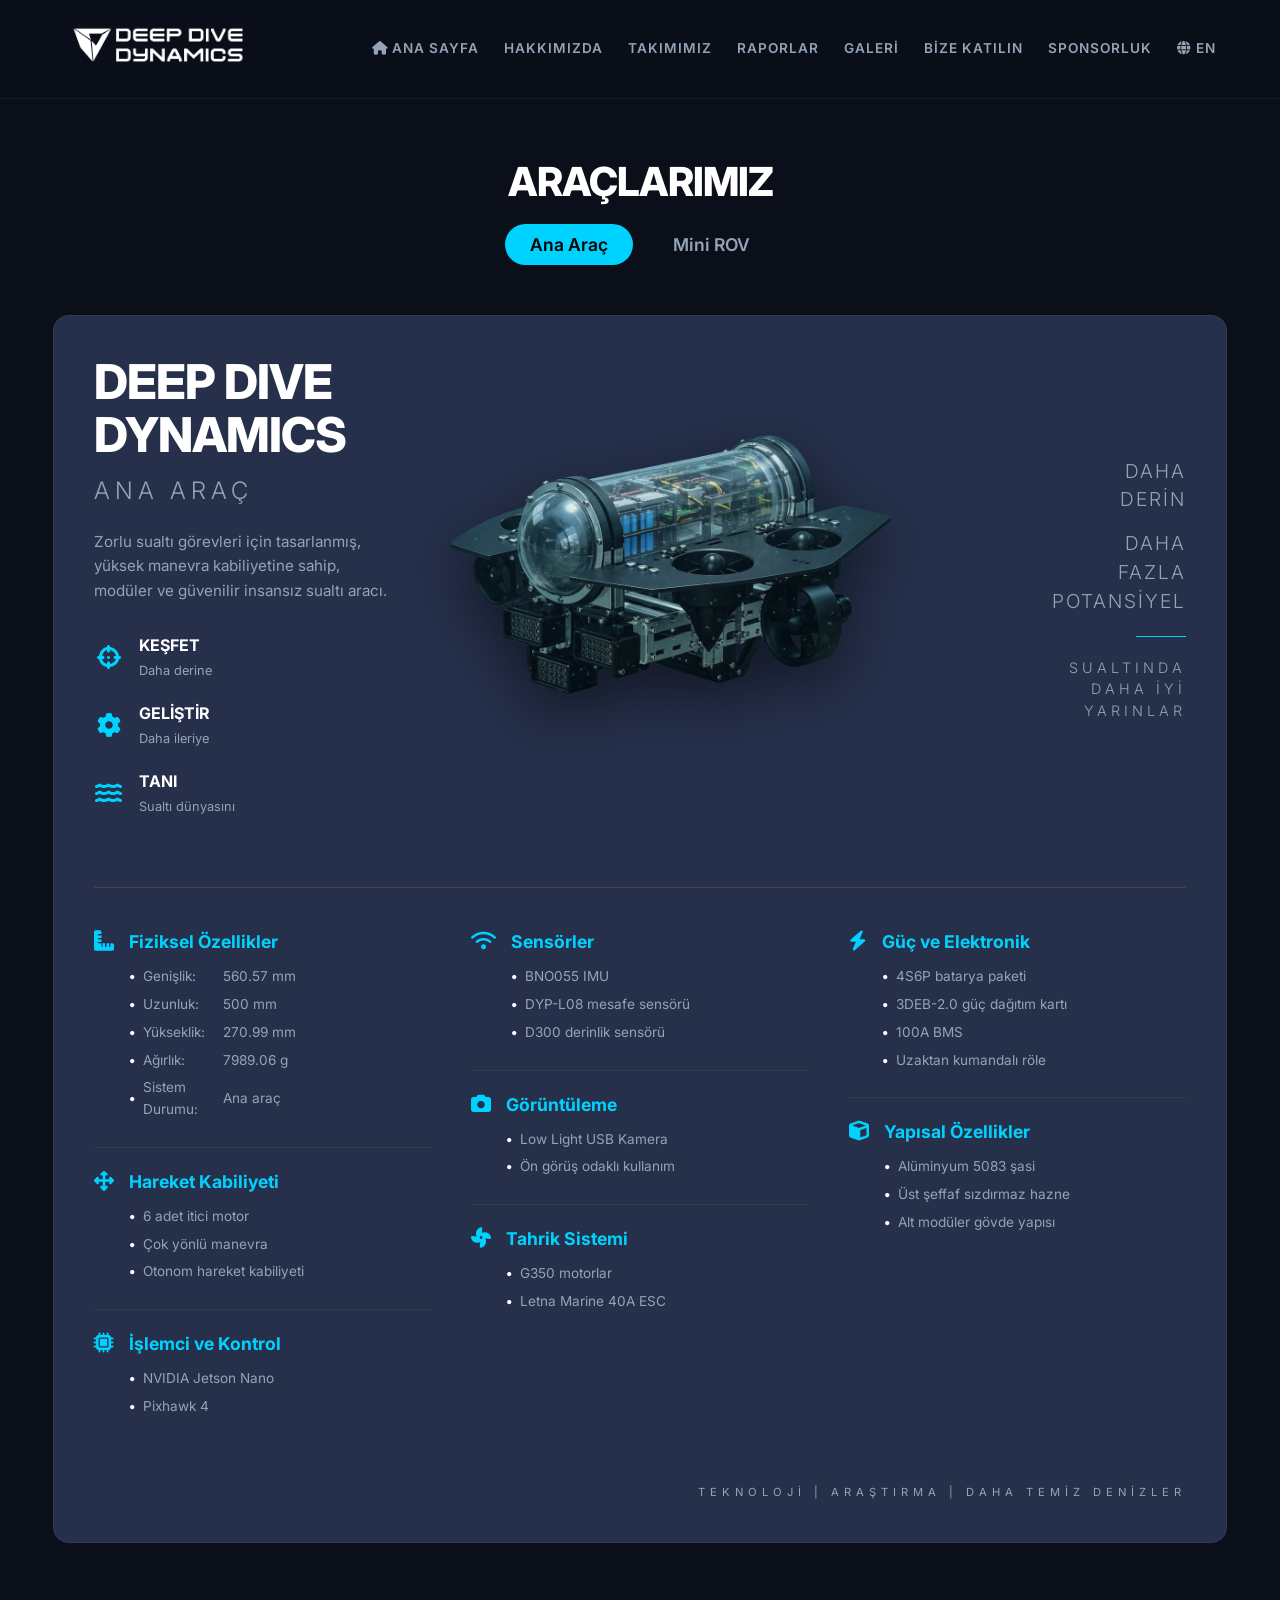
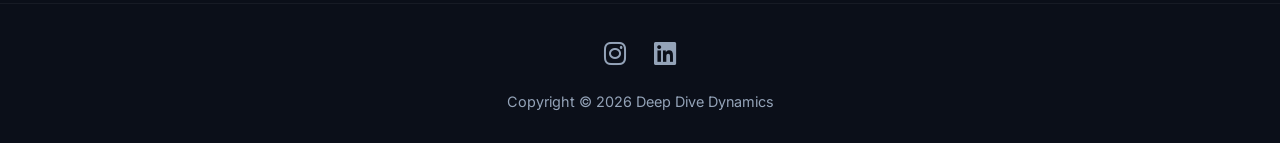
==== commit 28ffeecc: "Update print statement from 'Hello' to 'Goodbye'" ====
--- a/araclar.html
+++ b/araclar.html
@@ -36,6 +36,7 @@
                 data-en='<i class="fa-solid fa-house"></i> HOME'><i class="fa-solid fa-house"></i> ANA SAYFA</a>
             <a href="hakkimizda.html" data-tr="HAKKIMIZDA" data-en="ABOUT US">HAKKIMIZDA</a>
             <a href="takimimiz.html" data-tr="TAKIMIMIZ" data-en="OUR TEAM">TAKIMIMIZ</a>
+            <a href="raporlar.html" data-tr="RAPORLAR" data-en="PAPERS">RAPORLAR</a>
             <a href="galeri.html" data-tr="GALERİ" data-en="GALLERY">GALERİ</a>
             <a href="https://docs.google.com/forms/d/e/1FAIpQLScR8scqBRYS02zoFpXVMVBQeoAkeAK_aq12Xqm8TAhwSs1n3A/viewform"
                 target="_blank" data-tr="BİZE KATILIN" data-en="JOIN US">BİZE KATILIN</a>
@@ -521,4 +522,4 @@
     </script>
 </body>
 
-</html>+</html>
--- a/style.css
+++ b/style.css
@@ -144,7 +144,7 @@
     align-items: center;
     text-align: center;
     background-color: var(--bg-color);
-    background: linear-gradient(rgba(23, 33, 57, 0.5), rgba(23, 33, 57, 0.7)), url('images/araclar/araclar_bagli.png') center/contain no-repeat;
+    background: url('images/araclar/araclar_bagli.png') center/contain no-repeat;
 }
 
 #hero h1 {
@@ -745,4 +745,4 @@
     width: 100%;
     height: 100%;
     border: none;
-}+}
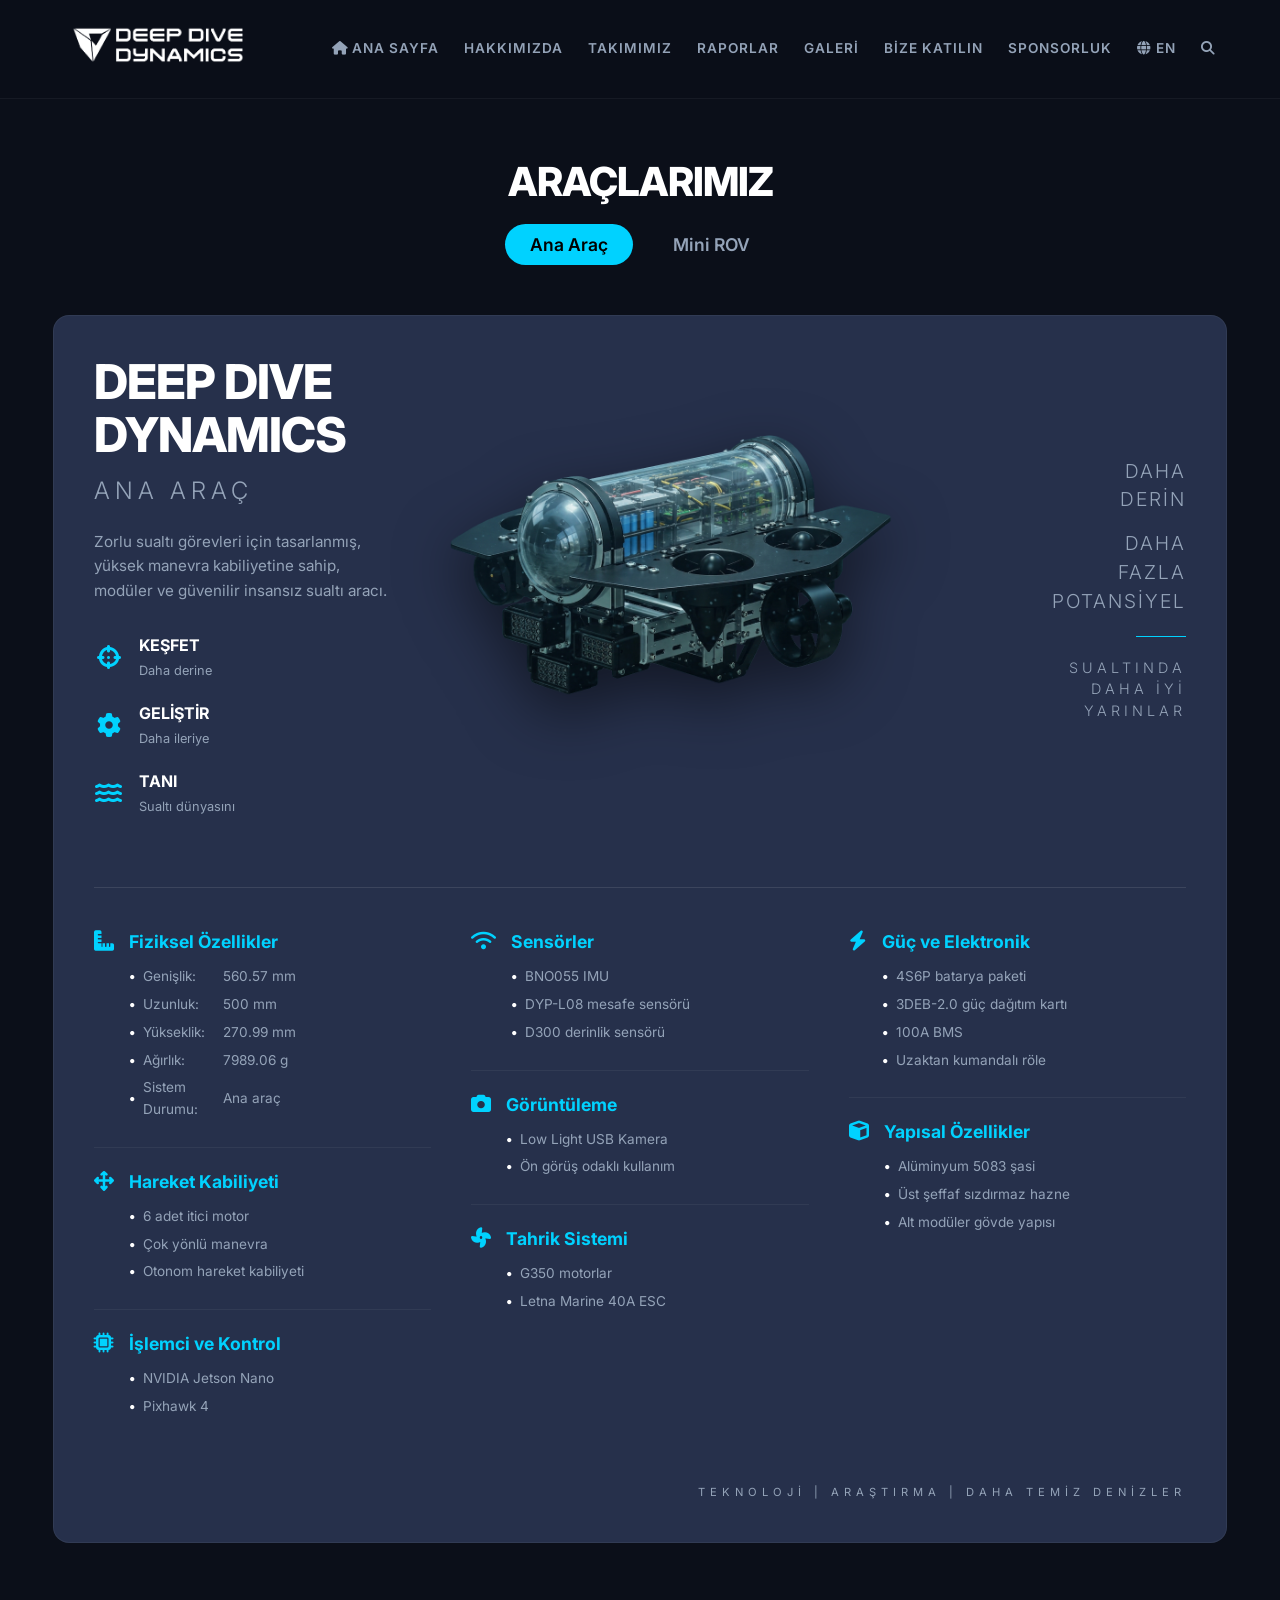
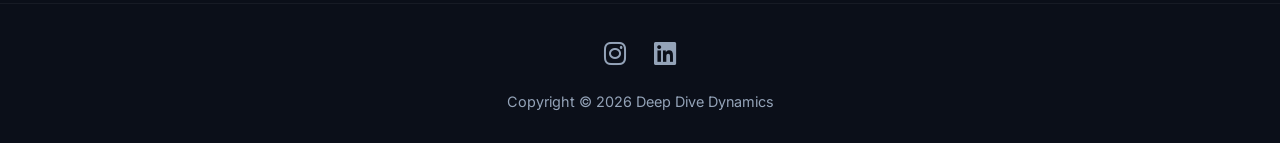
==== commit fa840311: "Change greeting from 'Hello' to 'Goodbye'" ====
--- a/araclar.html
+++ b/araclar.html
@@ -44,6 +44,7 @@
             <a href="#" id="lang-toggle">
                 <i class="fa-solid fa-globe"></i> EN
             </a>
+            <a href="#" id="search-btn"><i class="fa-solid fa-magnifying-glass"></i></a>
         </nav>
     </header>
 
@@ -430,6 +431,21 @@
         </section>
     </div>
 
+
+    <!-- =========================================
+         GERÇEK ZAMANLI ARAMA MODALI (PENCERESİ)
+         ========================================= -->
+    <div id="search-modal" class="search-modal">
+        <span class="search-close"><i class="fa-solid fa-xmark"></i></span>
+        <div class="search-modal-content">
+            <input type="text" id="search-input" placeholder="Sitede ne arıyorsunuz? (örn: motor, rapor, sponsor...)"
+                data-tr="Sitede ne arıyorsunuz?" data-en="What are you looking for?">
+            <div id="search-results" class="search-results">
+            </div>
+        </div>
+    </div>
+
+
     <footer>
         <div class="footer-socials">
             <a href="https://www.instagram.com/deepdivedynamics/" target="_blank" aria-label="Instagram"><i
@@ -519,6 +535,195 @@
                 }
             });
         }
+
+        // =========================================
+        // TÜM SİTEYİ VE ÇEVİRİLERİ TARAYAN AKILLI ARAMA MOTORU
+        // =========================================
+        const searchBtn = document.getElementById('search-btn');
+        const searchModal = document.getElementById('search-modal');
+        const searchClose = document.querySelector('.search-close');
+        const searchInput = document.getElementById('search-input');
+        const searchResults = document.getElementById('search-results');
+
+        const sitePages = [
+            'index.html', 'araclar.html', 'hakkimizda.html',
+            'takimimiz.html', 'raporlar.html', 'galeri.html', 'sponsorlar.html'
+        ];
+        let siteCache = [];
+
+        // 1. Arka planda sayfaları yükleme
+        async function loadSiteData() {
+            if (siteCache.length > 0) return;
+            for (let url of sitePages) {
+                try {
+                    const response = await fetch(url);
+                    const htmlText = await response.text();
+                    const parser = new DOMParser();
+                    const doc = parser.parseFromString(htmlText, 'text/html');
+
+                    doc.querySelectorAll('script, style, nav, footer, #search-modal').forEach(el => el.remove());
+
+                    siteCache.push({
+                        url: url,
+                        title: doc.title.split('|')[0].trim(),
+                        dom: doc.body
+                    });
+                } catch (err) {
+                    console.log(url + " yüklenirken hata oluştu.");
+                }
+            }
+        }
+
+        // Modalı Açma ve Kapatma
+        if (searchBtn && searchModal) {
+            searchBtn.addEventListener('click', async (e) => {
+                e.preventDefault();
+                searchModal.classList.add('active');
+                searchInput.focus();
+
+                searchResults.innerHTML = '<p style="color:var(--text-muted); text-align:center; margin-top:20px;"><i class="fa-solid fa-spinner fa-spin"></i> Site içerikleri taranıyor...</p>';
+                await loadSiteData();
+                searchResults.innerHTML = '';
+
+                if (searchInput.value) triggerSearch(searchInput.value);
+            });
+
+            searchClose.addEventListener('click', () => {
+                searchModal.classList.remove('active');
+                searchInput.value = '';
+                searchResults.innerHTML = '';
+            });
+
+            searchModal.addEventListener('click', (e) => {
+                if (e.target === searchModal) {
+                    searchModal.classList.remove('active');
+                    searchInput.value = '';
+                    searchResults.innerHTML = '';
+                }
+            });
+        }
+
+        // Arama İşlemi (ÇEVİRİ ETİKETLERİ DAHİL)
+        function triggerSearch(query) {
+            query = query.toLowerCase().trim();
+            searchResults.innerHTML = '';
+            if (query.length < 2) return;
+
+            let resultsFound = 0;
+
+            siteCache.forEach(page => {
+                // Sadece metin barındıran etiketleri seç
+                const elements = page.dom.querySelectorAll('h1, h2, h3, h4, h5, h6, p, a, span, li, button, strong, b, div.info-card');
+                const uniqueSnippets = new Set();
+
+                elements.forEach(el => {
+                    if (el.closest('nav') || el.closest('#search-modal')) return;
+
+                    // Hem HTML içindeki yazıyı hem de çeviri taglerini çek
+                    let textContent = el.textContent || "";
+                    let dataTr = el.getAttribute('data-tr') || "";
+                    let dataEn = el.getAttribute('data-en') || "";
+
+                    // Hepsini birleştirip arama havuzu oluştur
+                    let fullString = (textContent + " " + dataTr + " " + dataEn).toLowerCase().replace(/\s+/g, ' ').trim();
+
+                    if (fullString.includes(query) && fullString.length > 0) {
+
+                        // Ekranda gösterilecek metni seç (Eğer İngilizce taginde bulduysa onu göster)
+                        let matchSource = textContent;
+                        if (dataEn.toLowerCase().includes(query)) matchSource = dataEn;
+                        else if (dataTr.toLowerCase().includes(query)) matchSource = dataTr;
+
+                        matchSource = matchSource.replace(/\s+/g, ' ').trim();
+
+                        if (!uniqueSnippets.has(matchSource) && matchSource.length > 0) {
+                            uniqueSnippets.add(matchSource);
+
+                            const matchIndex = matchSource.toLowerCase().indexOf(query);
+                            const start = Math.max(0, matchIndex - 35);
+                            const end = Math.min(matchSource.length, matchIndex + query.length + 35);
+
+                            let snippet = matchSource.substring(start, end);
+                            if (start > 0) snippet = "..." + snippet;
+                            if (end < matchSource.length) snippet = snippet + "...";
+
+                            // Aranan kelimeyi parlat
+                            const regex = new RegExp(`(${query})`, 'gi');
+                            snippet = snippet.replace(regex, '<strong style="color: #000; background-color: var(--accent-color); padding: 0 4px; border-radius: 3px;">$1</strong>');
+
+                            const resultItem = document.createElement('a');
+                            resultItem.href = `${page.url}?q=${encodeURIComponent(query)}`;
+                            resultItem.className = 'search-result-item';
+                            resultItem.innerHTML = `
+                                <h3 style="font-size:0.85rem; color:#fff; margin-bottom:8px; opacity:0.8; text-transform:uppercase; letter-spacing:1px;">
+                                    <i class="fa-solid fa-file-lines" style="margin-right:8px; color:var(--accent-color);"></i>${page.title}
+                                </h3>
+                                <p style="line-height:1.6;">${snippet}</p>
+                            `;
+                            searchResults.appendChild(resultItem);
+                            resultsFound++;
+                        }
+                    }
+                });
+            });
+
+            if (resultsFound === 0) {
+                searchResults.innerHTML = `<p style="color:var(--text-muted); text-align:center; margin-top:20px;">Tüm sitede "${query}" ile ilgili sonuç bulunamadı.</p>`;
+            }
+        }
+
+        if (searchInput) {
+            searchInput.addEventListener('input', function () {
+                if (siteCache.length > 0) triggerSearch(this.value);
+            });
+        }
+
+        // =========================================
+        // SAYFA YÜKLENİNCE OTOMATİK KAYDIR VE PARLAT
+        // =========================================
+        window.addEventListener('DOMContentLoaded', () => {
+            const urlParams = new URLSearchParams(window.location.search);
+            const searchQuery = urlParams.get('q');
+
+            if (searchQuery) {
+                const query = searchQuery.toLowerCase().trim();
+                const elements = document.querySelectorAll('h1, h2, h3, h4, h5, h6, p, a, span, li, button, strong, b');
+                let found = false;
+
+                elements.forEach(el => {
+                    if (found) return; // Zaten bulduysa diğerlerine bakma
+                    if (el.closest('nav') || el.closest('#search-modal') || el.tagName === 'SCRIPT' || el.tagName === 'STYLE') return;
+
+                    let textContent = el.textContent || "";
+                    let dataTr = el.getAttribute('data-tr') || "";
+                    let dataEn = el.getAttribute('data-en') || "";
+
+                    let fullString = (textContent + " " + dataTr + " " + dataEn).toLowerCase();
+
+                    if (fullString.includes(query)) {
+                        setTimeout(() => {
+                            el.scrollIntoView({ behavior: 'smooth', block: 'center' });
+
+                            const originalBg = el.style.backgroundColor;
+                            const originalTrans = el.style.transition;
+
+                            el.style.transition = "background-color 0.5s ease";
+                            el.style.backgroundColor = "rgba(0, 210, 255, 0.4)";
+                            el.style.borderRadius = "4px";
+
+                            setTimeout(() => {
+                                el.style.backgroundColor = originalBg;
+                                el.style.transition = originalTrans;
+                                // URL'deki arama parametresini temizle
+                                window.history.replaceState({}, document.title, window.location.pathname);
+                            }, 2500);
+                        }, 500);
+
+                        found = true;
+                    }
+                });
+            }
+        });
     </script>
 </body>
 
--- a/style.css
+++ b/style.css
@@ -144,7 +144,7 @@
     align-items: center;
     text-align: center;
     background-color: var(--bg-color);
-    background: url('images/araclar/araclar_bagli.png') center/contain no-repeat;
+    background:  url('images/araclar/araclar_bagli.png') center/contain no-repeat;
 }
 
 #hero h1 {
@@ -307,7 +307,7 @@
 }
 
 /* =========================================
-   ARAÇ İNFOGRAFİK TASARIMI (YENİ EKLENEN)
+   ARAÇ İNFOGRAFİK TASARIMI
    ========================================= */
 .vehicle-showcase {
     background-color: var(--surface-color);
@@ -481,10 +481,61 @@
 .visionary-ending h3 { color: var(--accent-color); font-size: 2.5rem; margin-top: 30px; letter-spacing: 1px; }
 
 /* =========================================
+   RAPORLAR / YAYINLAR SAYFASI
+   ========================================= */
+.papers-list {
+    display: flex;
+    flex-direction: column;
+    gap: 60px; 
+    width: 100%;
+}
+
+.paper-card {
+    background-color: transparent; 
+    padding: 0 0 50px 0; 
+    border-radius: 0;
+    border-left: none; 
+    box-shadow: none;
+}
+
+.paper-card:last-child {
+    border-bottom: none; 
+    padding-bottom: 0;
+}
+
+
+.paper-card:hover {
+    transform: none;
+    box-shadow: none;
+}
+
+.paper-title {
+    font-size: 2.2rem;
+    color: var(--text-light);
+    font-weight: 600;
+    margin-bottom: 20px;
+    line-height: 1.3;
+}
+
+.paper-desc {
+    font-size: 1.1rem;
+    color: var(--text-muted);
+    line-height: 1.8;
+    margin-bottom: 30px;
+}
+
+.paper-btn {
+    display: inline-flex;
+    align-items: center;
+    font-size: 1rem;
+    padding: 12px 30px;
+}
+
+/* =========================================
    SPONSORLUK & İLETİŞİM FORMU
    ========================================= */
 .sponsor-card {
-    background-color: #ffffff;
+    background-image: linear-gradient(#ffffff, #ffffff) !important;
     padding: 30px;
     border-radius: 8px;
     display: flex;
@@ -622,6 +673,104 @@
 .footer-socials a:hover { transform: scale(1.2); }
 .footer-socials a:hover .fa-instagram { color: #E1306C; }
 .footer-socials a:hover .fa-linkedin { color: #0077b5; }
+
+/* =========================================
+   ARAMA MOTORU (MODAL) TASARIMI - KÜÇÜLTÜLMÜŞ VERSİYON
+   ========================================= */
+.search-modal {
+    display: none; 
+    position: fixed;
+    z-index: 100000;
+    left: 0;
+    top: 0;
+    width: 100%;
+    height: 100%;
+    background-color: rgba(11, 15, 25, 0.4); /* Arka plan karartmasını çok azalttık */
+    backdrop-filter: blur(2px); /* Bulanıklığı yok denecek kadar azalttık */
+    animation: fadeIn 0.2s ease;
+}
+
+.search-modal.active {
+    display: flex;
+    justify-content: center;
+    align-items: flex-start;
+    padding-top: 90px; /* Ekranın ortasına değil, menünün hemen altına hizalar */
+}
+
+.search-close {
+    position: absolute;
+    top: 20px;
+    right: 30px;
+    color: var(--text-muted);
+    font-size: 30px; /* Çarpı ikonunu küçülttük */
+    cursor: pointer;
+    transition: color 0.3s;
+}
+
+.search-close:hover { color: var(--accent-color); }
+
+.search-modal-content {
+    width: 90%;
+    max-width: 600px; /* Kutunun genişliğini daralttık */
+    position: relative;
+}
+
+#search-input {
+    width: 100%;
+    padding: 15px 25px; /* Kutu içi boşlukları daralttık */
+    font-size: 1.1rem; /* Yazı boyutunu normalleştirdik */
+    background-color: rgba(38, 48, 75, 0.95); /* Kutuyu hafif saydam yaptık */
+    border: 1px solid rgba(0, 210, 255, 0.3); /* Kenarlığı incelttik */
+    color: var(--text-light);
+    border-radius: 30px; 
+    outline: none;
+    box-shadow: 0 10px 30px rgba(0,0,0,0.3); /* Havada duruyormuş hissi (gölge) */
+    transition: border-color 0.3s, box-shadow 0.3s;
+}
+
+#search-input:focus {
+    border-color: var(--accent-color);
+    box-shadow: 0 0 15px rgba(0, 210, 255, 0.2);
+}
+
+.search-results {
+    margin-top: 15px; 
+    display: flex;
+    flex-direction: column;
+    gap: 10px; /* Sonuçlar arası boşluğu daralttık */
+    max-height: 45vh; /* Liste çok uzarsa aşağı kaydırma çubuğu çıkarır */
+    overflow-y: auto;
+}
+
+/* Kaydırma Çubuğu Tasarımı */
+.search-results::-webkit-scrollbar { width: 6px; }
+.search-results::-webkit-scrollbar-thumb { background-color: var(--accent-color); border-radius: 10px; }
+
+.search-result-item {
+    background-color: rgba(38, 48, 75, 0.95);
+    padding: 15px 20px; /* Kart iç boşluğunu küçülttük */
+    border-radius: 8px;
+    text-decoration: none;
+    border-left: 3px solid var(--accent-color);
+    transition: transform 0.2s, background-color 0.2s;
+    box-shadow: 0 5px 15px rgba(0,0,0,0.2);
+}
+
+.search-result-item:hover {
+    transform: translateX(5px);
+    background-color: var(--surface-hover);
+}
+
+.search-result-item h3 {
+    color: var(--accent-color);
+    font-size: 1.1rem;
+    margin-bottom: 3px;
+}
+
+.search-result-item p {
+    color: var(--text-muted);
+    font-size: 0.85rem; /* Açıklama yazılarını küçülttük */
+}
 
 
 /* =========================================
@@ -711,6 +860,17 @@
     /* Araç İnfografik 768px Uyumu */
     .vehicle-specs-grid { grid-template-columns: 1fr; }
     .vehicle-main-title { font-size: 2.2rem; }
+
+    /* Raporlar 768px Uyumu */
+    .paper-card {
+        padding: 30px 20px;
+    }
+    .paper-title {
+        font-size: 1.5rem;
+    }
+    .paper-desc {
+        font-size: 1rem;
+    }
 }
 
 /* =========================================
@@ -727,6 +887,9 @@
     .gallery-grid { grid-template-columns: 1fr; }
 }
 
+/* =========================================
+   VİDEO BÖLÜMÜ
+   ========================================= */
 .video-container {
     position: relative;
     padding-bottom: 56.25%;
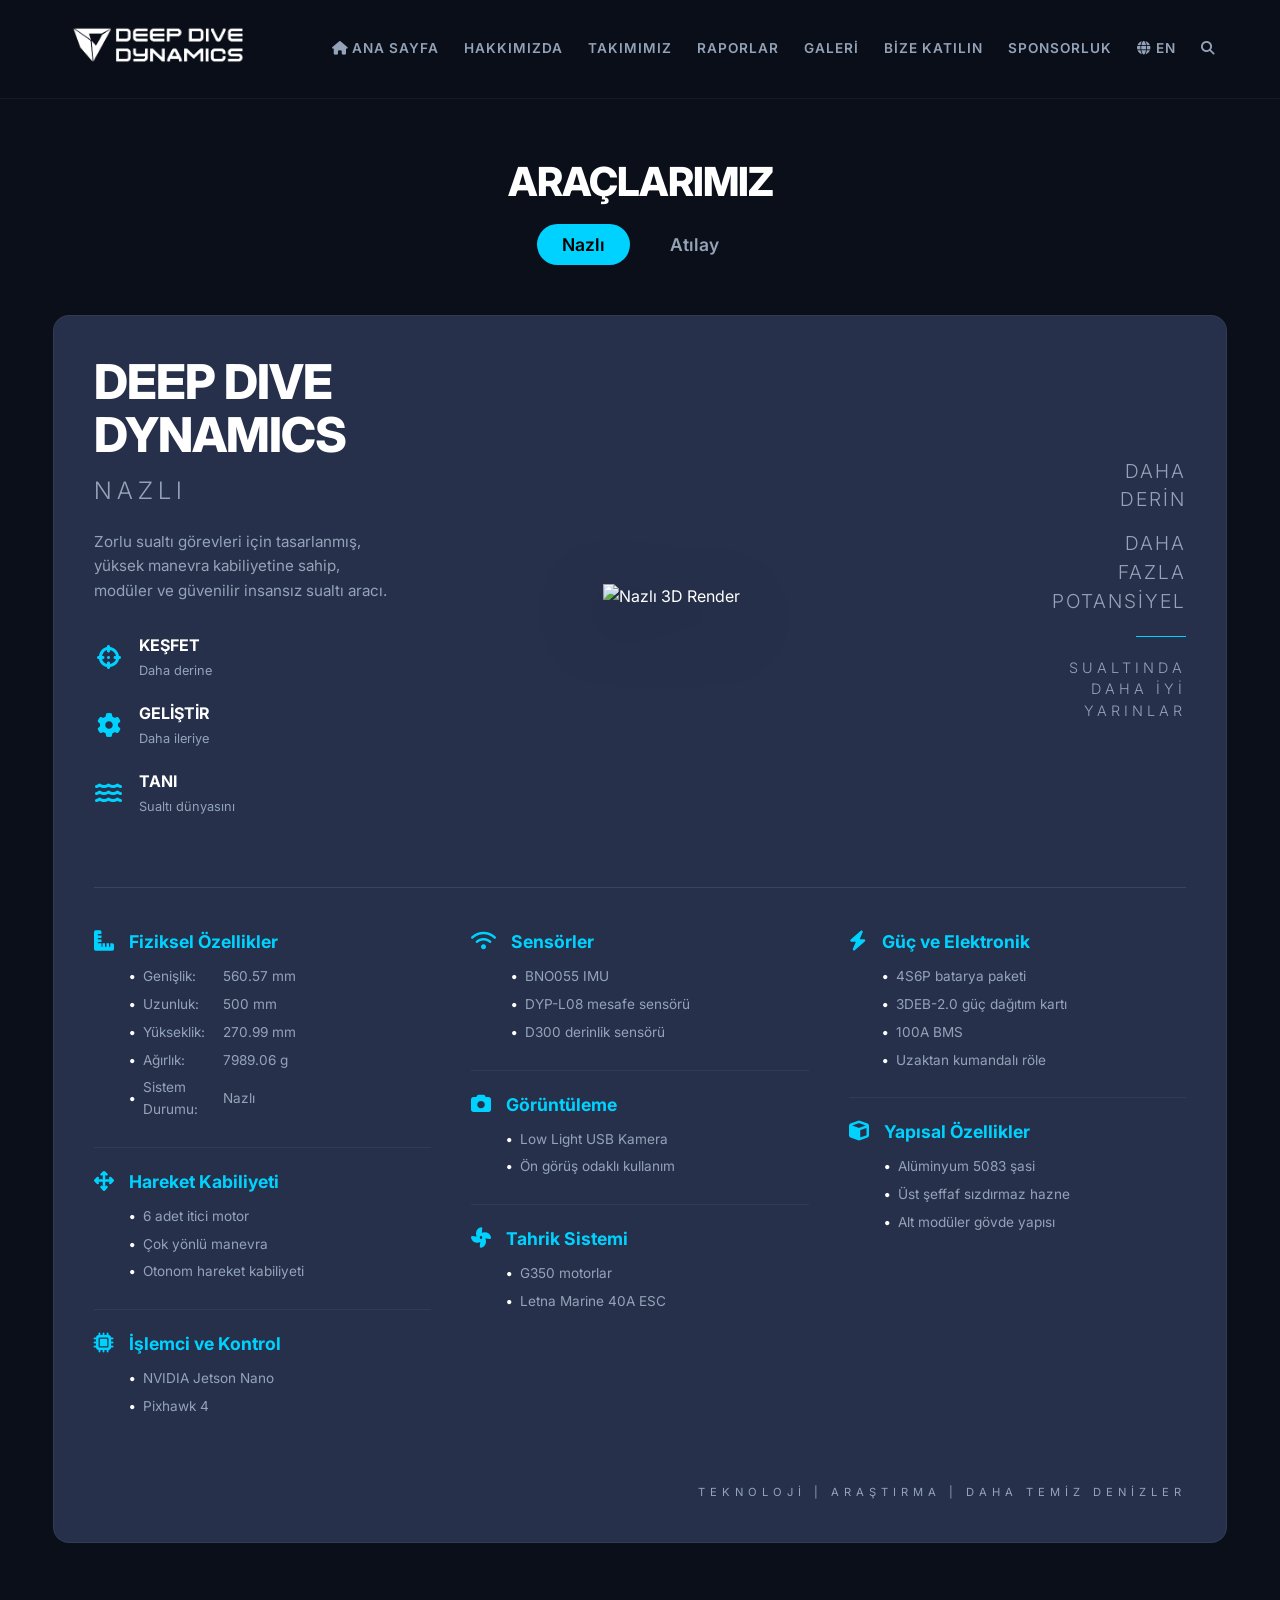
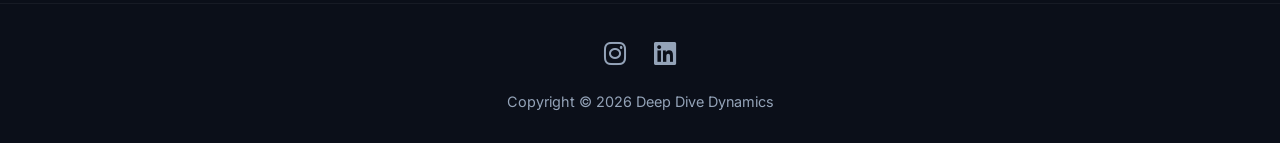
==== commit a2ee29ba: "Update print statement from 'Hello' to 'Goodbye'" ====
--- a/araclar.html
+++ b/araclar.html
@@ -54,21 +54,21 @@
 
             <!-- ARAÇ SEÇİCİ MENÜ -->
             <div class="choice-selector">
-                <button class="choice-btn active" data-target="AnaRov">Ana Araç</button>
-                <button class="choice-btn" data-target="MiniRov">Mini ROV</button>
+                <button class="choice-btn active" data-target="Nazlı">Nazlı</button>
+                <button class="choice-btn" data-target="Atılay">Atılay</button>
             </div>
 
             <!-- =========================================
-                 ANA ARAÇ KISMI (AKTİF OLAN)
+                 NAZLI KISMI (AKTİF OLAN)
                  ========================================= -->
-            <div id="AnaRov" class="team-choice-content active">
+            <div id="Nazlı" class="team-choice-content active">
                 <div class="vehicle-showcase">
                     <!-- Üst Kısım: Başlık, Araç Görseli ve Vizyon Yazıları -->
                     <div class="vehicle-header-grid">
                         <!-- Sol: Başlık ve Açıklama -->
                         <div class="vehicle-title-box">
                             <h2 class="vehicle-main-title">DEEP DIVE<br>DYNAMICS</h2>
-                            <h3 class="vehicle-sub-title" data-tr="ANA ARAÇ" data-en="MAIN VEHICLE">ANA ARAÇ</h3>
+                            <h3 class="vehicle-sub-title" data-tr="NAZLI" data-en="NAZLI">NAZLI</h3>
                             <p class="vehicle-desc"
                                 data-tr="Zorlu sualtı görevleri için tasarlanmış, yüksek manevra kabiliyetine sahip, modüler ve güvenilir insansız sualtı aracı."
                                 data-en="Designed for challenging underwater missions, highly maneuverable, modular and reliable unmanned underwater vehicle.">
@@ -102,7 +102,7 @@
 
                         <!-- Orta: Araç Görseli -->
                         <div class="vehicle-image-box">
-                            <img src="images/araclar/ana-arac-render.png" alt="Ana Araç 3D Render">
+                            <img src="images/araclar/nazli-render.png" alt="Nazlı 3D Render">
                         </div>
 
                         <!-- Sağ: Sağ Vizyon Yazıları -->
@@ -130,8 +130,8 @@
                                         <li><span>Uzunluk:</span> 500 mm</li>
                                         <li><span>Yükseklik:</span> 270.99 mm</li>
                                         <li><span>Ağırlık:</span> 7989.06 g</li>
-                                        <li><span>Sistem Durumu:</span> <span data-tr="Ana araç"
-                                                data-en="Main vehicle">Ana araç</span></li>
+                                        <li><span>Sistem Durumu:</span> <span data-tr="Nazlı"
+                                                data-en="Nazlı">Nazlı</span></li>
                                     </ul>
                                 </div>
                             </div>
@@ -243,16 +243,16 @@
             </div>
 
             <!-- =========================================
-                 MINI ROV KISMI (GİZLİ BAŞLAR)
+                 ATILAY KISMI (GİZLİ BAŞLAR)
                  ========================================= -->
-            <div id="MiniRov" class="team-choice-content">
+            <div id="Atılay" class="team-choice-content">
                 <div class="vehicle-showcase">
                     <!-- Üst Kısım: Başlık, Araç Görseli ve Vizyon Yazıları -->
                     <div class="vehicle-header-grid">
                         <!-- Sol: Başlık ve Açıklama -->
                         <div class="vehicle-title-box">
                             <h2 class="vehicle-main-title">DEEP DIVE<br>DYNAMICS</h2>
-                            <h3 class="vehicle-sub-title" data-tr="MİNİ ROV" data-en="MINI ROV">MİNİ ROV</h3>
+                            <h3 class="vehicle-sub-title" data-tr="ATILAY" data-en="ATILAY">ATILAY</h3>
                             <p class="vehicle-desc"
                                 data-tr="Kompakt yapısı, yüksek manevra kabiliyetine sahip ve modüler tasarımıyla dar alanlarda çalışmak için geliştirilmiş, güvenilir insansız sualtı aracı."
                                 data-en="Reliable unmanned underwater vehicle developed to work in narrow spaces with its compact structure, high maneuverability and modular design.">
@@ -287,8 +287,7 @@
 
                         <!-- Orta: Araç Görseli -->
                         <div class="vehicle-image-box">
-                            <!-- Mini ROV görselini images/araclar klasörüne bu isimle eklemelisin -->
-                            <img src="images/araclar/mini-rov-render.png" alt="Mini ROV 3D Render">
+                            <img src="images/araclar/atilay-render.png" alt="Atılay 3D Render">
                         </div>
 
                         <!-- Sağ: Sağ Vizyon Yazıları -->
@@ -316,7 +315,8 @@
                                         <li><span>Uzunluk:</span> 366.07 mm</li>
                                         <li><span>Yükseklik:</span> 202 mm</li>
                                         <li><span>Ağırlık:</span> 6147.15 g</li>
-                                        <li><span>Sistem Durumu:</span> Mini ROV</li>
+                                        <li><span>Sistem Durumu:</span> <span data-tr="Atılay"
+                                                data-en="Atılay">Atılay</span></li>
                                     </ul>
                                 </div>
                             </div>
@@ -500,8 +500,14 @@
 
                     // Tıklanan butonu ve hedef içeriği aktif yap
                     btn.classList.add('active');
+
+                    // Butondaki data-target ID'sini çek ve HTML ID ile eşleştirerek göster
                     const targetId = btn.getAttribute('data-target');
-                    document.getElementById(targetId).classList.add('active');
+                    const targetElement = document.getElementById(targetId);
+
+                    if (targetElement) {
+                        targetElement.classList.add('active');
+                    }
                 });
             });
         }
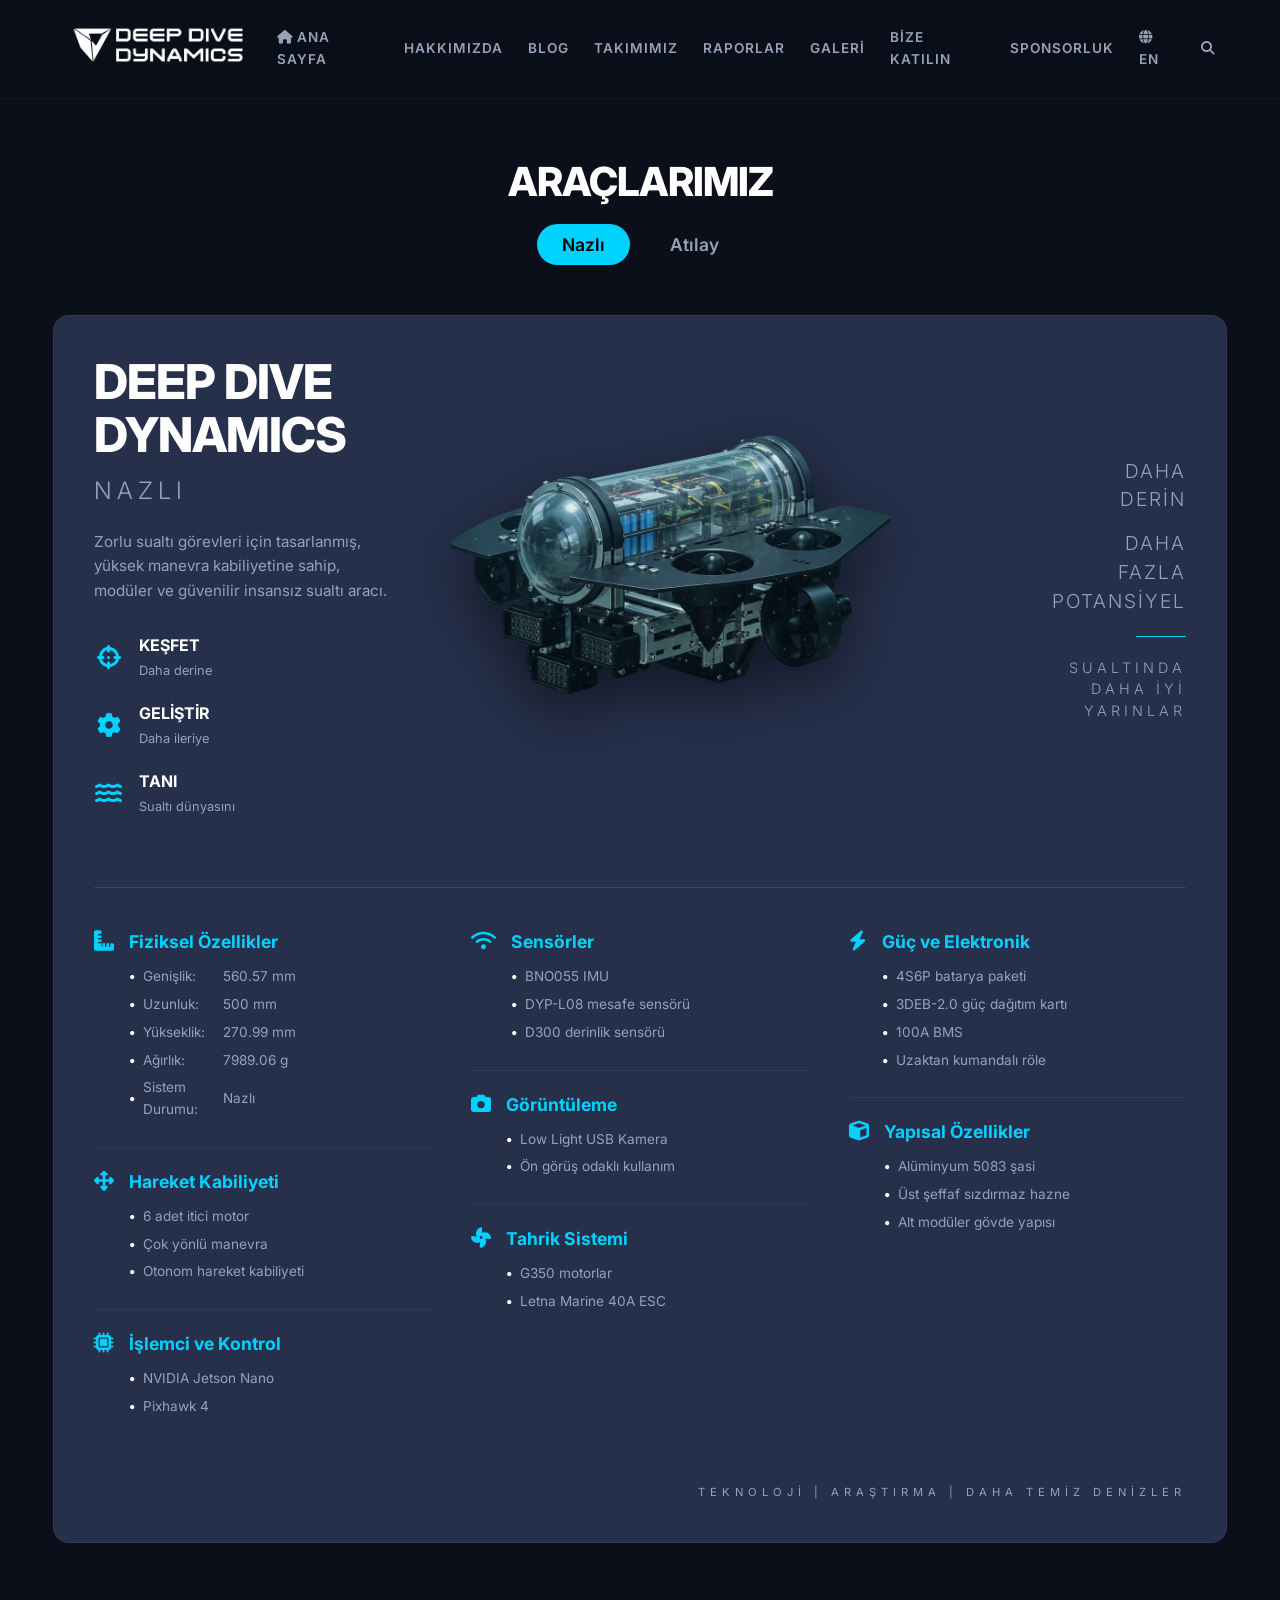
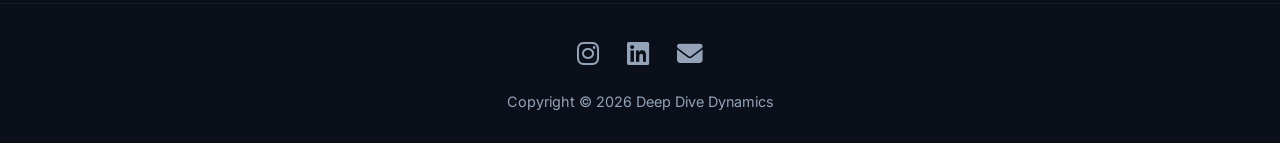
==== commit bf4acb44: "Update araclar.html" ====
--- a/araclar.html
+++ b/araclar.html
@@ -6,6 +6,7 @@
     <meta name="viewport" content="width=device-width, initial-scale=1.0">
     <title>Araçlarımız | Deep Dive Dynamics</title>
     <meta name="description" content="Deep Dive Dynamics - İnsansız Su Altı Sistemleri.">
+    <meta name="author" content="İbrahim Güngör">
     <meta property="og:title" content="Deep Dive Dynamics">
     <meta property="og:description"
         content="İmkansızlıktan imkan yaratanların takımı. Geleceğin otonom su altı araçlarını tasarlıyoruz.">
@@ -35,6 +36,7 @@
             <a href="index.html" data-tr='<i class="fa-solid fa-house"></i> ANA SAYFA'
                 data-en='<i class="fa-solid fa-house"></i> HOME'><i class="fa-solid fa-house"></i> ANA SAYFA</a>
             <a href="hakkimizda.html" data-tr="HAKKIMIZDA" data-en="ABOUT US">HAKKIMIZDA</a>
+            <a href="blog.html" data-tr="BLOG" data-en="BLOG">BLOG</a>
             <a href="takimimiz.html" data-tr="TAKIMIMIZ" data-en="OUR TEAM">TAKIMIMIZ</a>
             <a href="raporlar.html" data-tr="RAPORLAR" data-en="PAPERS">RAPORLAR</a>
             <a href="galeri.html" data-tr="GALERİ" data-en="GALLERY">GALERİ</a>
@@ -452,6 +454,8 @@
                     class="fa-brands fa-instagram"></i></a>
             <a href="https://www.linkedin.com/in/deep-dive-dynamics-aba6392b6/" target="_blank" aria-label="LinkedIn"><i
                     class="fa-brands fa-linkedin"></i></a>
+            <a href="mailto:gungoribrahim485@gmail.com" target="_blank" aria-label="Mail"><i
+                    class="fa-solid fa-envelope"></i></a>
         </div>
         <p>Copyright &copy; 2026 Deep Dive Dynamics</p>
     </footer>
--- a/style.css
+++ b/style.css
@@ -144,7 +144,7 @@
     align-items: center;
     text-align: center;
     background-color: var(--bg-color);
-    background:  url('images/araclar/araclar_bagli.png') center/contain no-repeat;
+    background: linear-gradient(rgba(11, 15, 25, 0.6), rgba(11, 15, 25, 0.6)), url('images/araclar/araclar_bagli.png') center/contain no-repeat;
 }
 
 #hero h1 {
@@ -152,11 +152,21 @@
     font-weight: 800;
     margin-bottom: 15px;
     letter-spacing: -2px;
+    text-shadow: 
+        0 0 5px rgba(0, 210, 255, 0.4),
+        0 0 15px rgba(0, 210, 255, 0.2),
+        0 5px 20px rgba(0, 0, 0, 0.9);
 }
 
 #hero p {
     font-size: 1.5rem;
-    color: var(--text-muted);
+    color: #ffffff; /* Yazının ana rengi beyaz */
+    font-weight: 600;
+    letter-spacing: 1.5px;
+    text-shadow: 
+        0 0 5px rgba(0, 210, 255, 0.4),
+        0 0 15px rgba(0, 210, 255, 0.2),
+        0 5px 20px rgba(0, 0, 0, 0.9);
 }
 
 .btn {
@@ -806,6 +816,24 @@
    MOBİL (TELEFON) UYUMU (RESPONSIVE)
    ========================================= */
 @media (max-width: 768px) {
+   #sponsorlar .grid {
+        display: flex !important;
+        flex-direction: column !important;
+        align-items: center !important;
+        width: 100% !important;
+        gap: 20px !important;
+        grid-template-columns: none !important;
+        padding: 0 20px !important; 
+    }
+    
+    #sponsorlar .sponsor-card {
+        width: 100% !important;
+        max-width: 280px !important;
+        gap: 20px !important;
+        height: 120px !important; 
+        margin: 0 auto !important;
+    }
+    
     #preloader img { width: 80%; }
 
     /* Menü Ayarları */
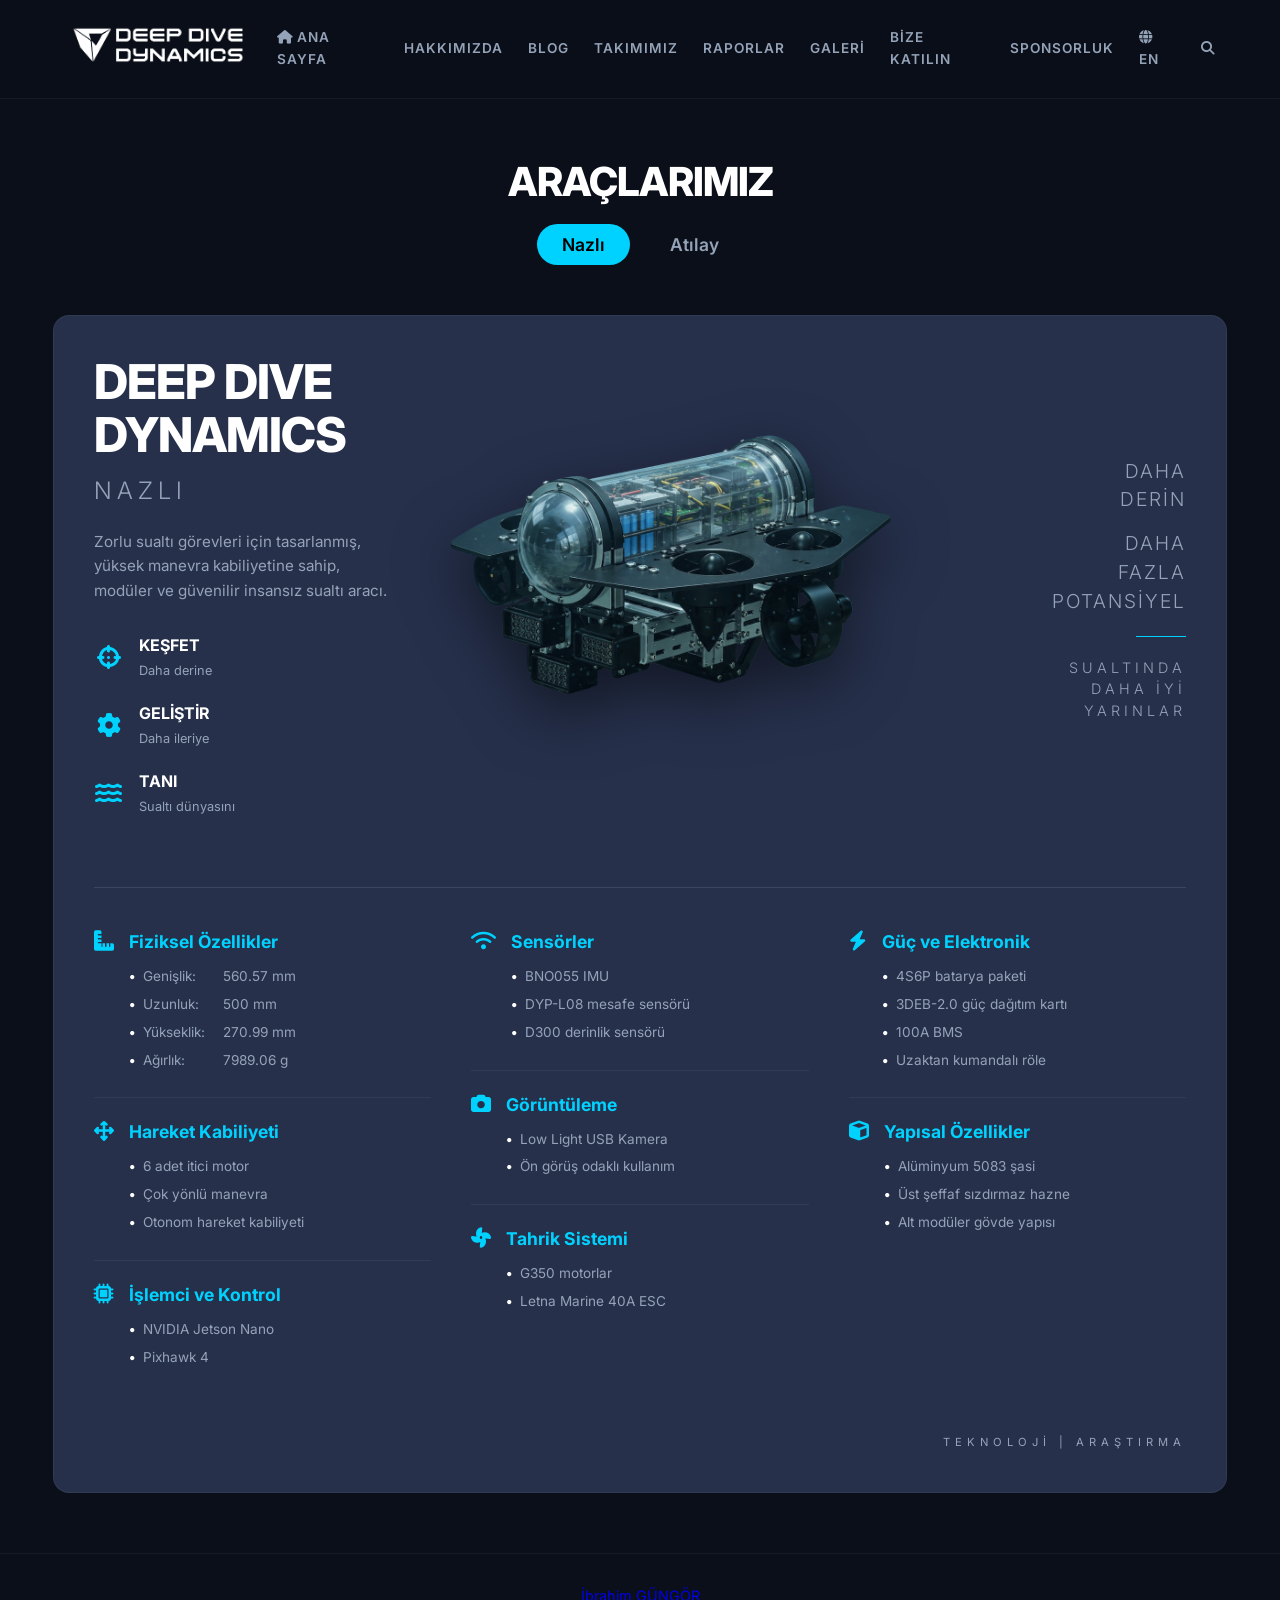
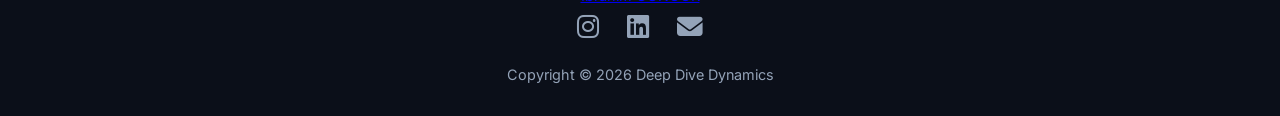
==== commit ae3e272e: "Update fmt.Println to display 'Goodbye World'" ====
--- a/araclar.html
+++ b/araclar.html
@@ -4,7 +4,7 @@
 <head>
     <meta charset="UTF-8">
     <meta name="viewport" content="width=device-width, initial-scale=1.0">
-    <title>Araçlarımız | Deep Dive Dynamics</title>
+    <title data-tr="Araçlarımız | Deep Dive Dynamics" data-en="Our Vehicles | Deep Dive Dynamics"></title>
     <meta name="description" content="Deep Dive Dynamics - İnsansız Su Altı Sistemleri.">
     <meta name="author" content="İbrahim Güngör">
     <meta property="og:title" content="Deep Dive Dynamics">
@@ -132,8 +132,6 @@
                                         <li><span>Uzunluk:</span> 500 mm</li>
                                         <li><span>Yükseklik:</span> 270.99 mm</li>
                                         <li><span>Ağırlık:</span> 7989.06 g</li>
-                                        <li><span>Sistem Durumu:</span> <span data-tr="Nazlı"
-                                                data-en="Nazlı">Nazlı</span></li>
                                     </ul>
                                 </div>
                             </div>
@@ -237,9 +235,9 @@
                     </div>
                     <!-- Alt Slogan -->
                     <div class="vehicle-footer-slogan">
-                        <span data-tr="TEKNOLOJİ | ARAŞTIRMA | DAHA TEMİZ DENİZLER"
-                            data-en="TECHNOLOGY | RESEARCH | CLEANER SEAS">TEKNOLOJİ | ARAŞTIRMA | DAHA TEMİZ
-                            DENİZLER</span>
+                        <span data-tr="TEKNOLOJİ | ARAŞTIRMA"
+                            data-en="TECHNOLOGY | RESEARCH">TEKNOLOJİ | ARAŞTIRMA
+                        </span>
                     </div>
                 </div>
             </div>
@@ -317,8 +315,6 @@
                                         <li><span>Uzunluk:</span> 366.07 mm</li>
                                         <li><span>Yükseklik:</span> 202 mm</li>
                                         <li><span>Ağırlık:</span> 6147.15 g</li>
-                                        <li><span>Sistem Durumu:</span> <span data-tr="Atılay"
-                                                data-en="Atılay">Atılay</span></li>
                                     </ul>
                                 </div>
                             </div>
@@ -423,9 +419,9 @@
                     </div>
                     <!-- Alt Slogan -->
                     <div class="vehicle-footer-slogan">
-                        <span data-tr="TEKNOLOJİ | ARAŞTIRMA | DAHA TEMİZ DENİZLER"
-                            data-en="TECHNOLOGY | RESEARCH | CLEANER SEAS">TEKNOLOJİ | ARAŞTIRMA | DAHA TEMİZ
-                            DENİZLER</span>
+                        <span data-tr="TEKNOLOJİ | ARAŞTIRMA"
+                            data-en="TECHNOLOGY | RESEARCH">TEKNOLOJİ | ARAŞTIRMA
+                        </span>
                     </div>
                 </div>
             </div>
@@ -449,6 +445,7 @@
 
 
     <footer>
+        <div class="footer-ibrahim"><a href="https://www.linkedin.com/in/ibrahimgngr/" target="_blank">İbrahim GÜNGÖR</a></div>
         <div class="footer-socials">
             <a href="https://www.instagram.com/deepdivedynamics/" target="_blank" aria-label="Instagram"><i
                     class="fa-brands fa-instagram"></i></a>
@@ -556,7 +553,7 @@
         const searchResults = document.getElementById('search-results');
 
         const sitePages = [
-            'index.html', 'araclar.html', 'hakkimizda.html',
+            'index.html', 'araclar.html', 'hakkimizda.html','blog.html',
             'takimimiz.html', 'raporlar.html', 'galeri.html', 'sponsorlar.html'
         ];
         let siteCache = [];
--- a/style.css
+++ b/style.css
@@ -31,13 +31,13 @@
     top: 0;
     left: 0;
     right: 0;
-    bottom: 0; 
-    background-color: var(--bg-color); 
+    bottom: 0;
+    background-color: var(--bg-color);
     display: flex;
     justify-content: center;
     align-items: center;
     z-index: 99999;
-    transition: opacity 0.5s ease, visibility 0.5s ease; 
+    transition: opacity 0.5s ease, visibility 0.5s ease;
 }
 
 #preloader img {
@@ -46,9 +46,20 @@
 }
 
 @keyframes pulse {
-    0% { transform: scale(0.9); opacity: 0.7; }
-    50% { transform: scale(1.1); opacity: 1; }
-    100% { transform: scale(0.9); opacity: 0.7; }
+    0% {
+        transform: scale(0.9);
+        opacity: 0.7;
+    }
+
+    50% {
+        transform: scale(1.1);
+        opacity: 1;
+    }
+
+    100% {
+        transform: scale(0.9);
+        opacity: 0.7;
+    }
 }
 
 /* =========================================
@@ -152,7 +163,7 @@
     font-weight: 800;
     margin-bottom: 15px;
     letter-spacing: -2px;
-    text-shadow: 
+    text-shadow:
         0 0 5px rgba(0, 210, 255, 0.4),
         0 0 15px rgba(0, 210, 255, 0.2),
         0 5px 20px rgba(0, 0, 0, 0.9);
@@ -160,10 +171,11 @@
 
 #hero p {
     font-size: 1.5rem;
-    color: #ffffff; /* Yazının ana rengi beyaz */
+    color: #ffffff;
+    /* Yazının ana rengi beyaz */
     font-weight: 600;
     letter-spacing: 1.5px;
-    text-shadow: 
+    text-shadow:
         0 0 5px rgba(0, 210, 255, 0.4),
         0 0 15px rgba(0, 210, 255, 0.2),
         0 5px 20px rgba(0, 0, 0, 0.9);
@@ -201,7 +213,9 @@
     border-radius: 4px;
 }
 
-.muted-text { color: var(--text-muted); }
+.muted-text {
+    color: var(--text-muted);
+}
 
 .grid {
     display: grid;
@@ -231,9 +245,20 @@
     border-bottom: 1px solid rgba(255, 255, 255, 0.05);
 }
 
-.card-content { padding: 25px; }
-.card-content h3 { font-size: 1.2rem; margin-bottom: 15px; color: var(--text-light); }
-.card-content p { color: var(--text-muted); font-size: 0.95rem; }
+.card-content {
+    padding: 25px;
+}
+
+.card-content h3 {
+    font-size: 1.2rem;
+    margin-bottom: 15px;
+    color: var(--text-light);
+}
+
+.card-content p {
+    color: var(--text-muted);
+    font-size: 0.95rem;
+}
 
 /* =========================================
    HAKKIMIZDA & TAKIMIMIZ (İKİ SÜTUNLU TASARIM)
@@ -247,7 +272,7 @@
 }
 
 .split-image {
-    flex: 1; 
+    flex: 1;
     min-height: 350px;
     margin-left: 20px;
 }
@@ -260,7 +285,7 @@
 }
 
 .split-content {
-    flex: 1; 
+    flex: 1;
     padding: 40px 50px 40px 0;
     text-align: left;
 }
@@ -301,19 +326,34 @@
     transition: all 0.3s ease;
 }
 
-.choice-btn:hover { color: var(--text-light); }
-.choice-btn.active { background-color: var(--accent-color); color: #000; }
+.choice-btn:hover {
+    color: var(--text-light);
+}
+
+.choice-btn.active {
+    background-color: var(--accent-color);
+    color: #000;
+}
 
 .team-choice-content {
     display: none;
     animation: fadeIn 0.5s ease;
 }
 
-.team-choice-content.active { display: block; }
+.team-choice-content.active {
+    display: block;
+}
 
 @keyframes fadeIn {
-    from { opacity: 0; transform: translateY(10px); }
-    to { opacity: 1; transform: translateY(0); }
+    from {
+        opacity: 0;
+        transform: translateY(10px);
+    }
+
+    to {
+        opacity: 1;
+        transform: translateY(0);
+    }
 }
 
 /* =========================================
@@ -336,54 +376,193 @@
     gap: 30px;
 }
 
-.vehicle-title-box { flex: 1; }
-.vehicle-main-title { font-size: 3rem; font-weight: 800; line-height: 1.1; color: var(--text-light); letter-spacing: -1px; }
-.vehicle-sub-title { font-size: 1.5rem; font-weight: 300; color: var(--text-muted); letter-spacing: 5px; margin: 10px 0 20px 0; }
-.vehicle-desc { color: var(--text-muted); font-size: 0.95rem; line-height: 1.6; margin-bottom: 30px; max-width: 300px; }
-
-.vehicle-vision-list { list-style: none; padding: 0; }
-.vehicle-vision-list li { display: flex; align-items: center; gap: 15px; margin-bottom: 20px; }
-.vehicle-vision-list i { font-size: 24px; color: var(--accent-color); width: 30px; text-align: center; }
-.vehicle-vision-list h4 { font-size: 1rem; margin-bottom: 2px; }
-.vehicle-vision-list p { font-size: 0.8rem; color: var(--text-muted); margin: 0; }
-
-.vehicle-image-box { flex: 1.5; text-align: center; }
-.vehicle-image-box img { max-width: 100%; height: auto; filter: drop-shadow(0 20px 30px rgba(0,0,0,0.5)); }
-
-.vehicle-right-vision { flex: 0.8; text-align: right; font-weight: 300; letter-spacing: 2px; color: var(--text-muted); font-size: 1.2rem; line-height: 1.5; }
-.vehicle-right-vision p { margin-bottom: 15px; }
-.vehicle-right-vision .line-divider { height: 1px; width: 50px; background-color: var(--accent-color); margin: 20px 0 20px auto; }
-.vehicle-right-vision .small-vision { font-size: 0.9rem; letter-spacing: 4px; }
-
-.vehicle-specs-grid { display: grid; grid-template-columns: repeat(3, 1fr); gap: 40px; border-top: 1px solid rgba(255, 255, 255, 0.1); padding-top: 40px; }
-.spec-column { display: flex; flex-direction: column; gap: 20px; }
-.spec-item { display: flex; gap: 15px; padding-bottom: 20px; border-bottom: 1px solid rgba(255, 255, 255, 0.05); }
-.spec-item i { font-size: 20px; color: var(--accent-color); margin-top: 3px; }
-.spec-item h4 { font-size: 1.1rem; margin-bottom: 10px; color: var(--accent-color); }
-.spec-item ul { list-style: none; padding: 0; }
-.spec-item li { font-size: 0.85rem; color: var(--text-muted); margin-bottom: 6px; display: flex; align-items: center; }
-.spec-item li::before { content: "•"; color: var(--text-light); font-weight: bold; margin-right: 8px; }
-.spec-item li span { display: inline-block; width: 80px; }
-
-.vehicle-footer-slogan { text-align: right; margin-top: 40px; font-size: 0.7rem; letter-spacing: 5px; color: var(--text-muted); }
+.vehicle-title-box {
+    flex: 1;
+}
+
+.vehicle-main-title {
+    font-size: 3rem;
+    font-weight: 800;
+    line-height: 1.1;
+    color: var(--text-light);
+    letter-spacing: -1px;
+}
+
+.vehicle-sub-title {
+    font-size: 1.5rem;
+    font-weight: 300;
+    color: var(--text-muted);
+    letter-spacing: 5px;
+    margin: 10px 0 20px 0;
+}
+
+.vehicle-desc {
+    color: var(--text-muted);
+    font-size: 0.95rem;
+    line-height: 1.6;
+    margin-bottom: 30px;
+    max-width: 300px;
+}
+
+.vehicle-vision-list {
+    list-style: none;
+    padding: 0;
+}
+
+.vehicle-vision-list li {
+    display: flex;
+    align-items: center;
+    gap: 15px;
+    margin-bottom: 20px;
+}
+
+.vehicle-vision-list i {
+    font-size: 24px;
+    color: var(--accent-color);
+    width: 30px;
+    text-align: center;
+}
+
+.vehicle-vision-list h4 {
+    font-size: 1rem;
+    margin-bottom: 2px;
+}
+
+.vehicle-vision-list p {
+    font-size: 0.8rem;
+    color: var(--text-muted);
+    margin: 0;
+}
+
+.vehicle-image-box {
+    flex: 1.5;
+    text-align: center;
+}
+
+.vehicle-image-box img {
+    max-width: 100%;
+    height: auto;
+    filter: drop-shadow(0 20px 30px rgba(0, 0, 0, 0.5));
+}
+
+.vehicle-right-vision {
+    flex: 0.8;
+    text-align: right;
+    font-weight: 300;
+    letter-spacing: 2px;
+    color: var(--text-muted);
+    font-size: 1.2rem;
+    line-height: 1.5;
+}
+
+.vehicle-right-vision p {
+    margin-bottom: 15px;
+}
+
+.vehicle-right-vision .line-divider {
+    height: 1px;
+    width: 50px;
+    background-color: var(--accent-color);
+    margin: 20px 0 20px auto;
+}
+
+.vehicle-right-vision .small-vision {
+    font-size: 0.9rem;
+    letter-spacing: 4px;
+}
+
+.vehicle-specs-grid {
+    display: grid;
+    grid-template-columns: repeat(3, 1fr);
+    gap: 40px;
+    border-top: 1px solid rgba(255, 255, 255, 0.1);
+    padding-top: 40px;
+}
+
+.spec-column {
+    display: flex;
+    flex-direction: column;
+    gap: 20px;
+}
+
+.spec-item {
+    display: flex;
+    gap: 15px;
+    padding-bottom: 20px;
+    border-bottom: 1px solid rgba(255, 255, 255, 0.05);
+}
+
+.spec-item i {
+    font-size: 20px;
+    color: var(--accent-color);
+    margin-top: 3px;
+}
+
+.spec-item h4 {
+    font-size: 1.1rem;
+    margin-bottom: 10px;
+    color: var(--accent-color);
+}
+
+.spec-item ul {
+    list-style: none;
+    padding: 0;
+}
+
+.spec-item li {
+    font-size: 0.85rem;
+    color: var(--text-muted);
+    margin-bottom: 6px;
+    display: flex;
+    align-items: center;
+}
+
+.spec-item li::before {
+    content: "•";
+    color: var(--text-light);
+    font-weight: bold;
+    margin-right: 8px;
+}
+
+.spec-item li span {
+    display: inline-block;
+    width: 80px;
+}
+
+.vehicle-footer-slogan {
+    text-align: right;
+    margin-top: 40px;
+    font-size: 0.7rem;
+    letter-spacing: 5px;
+    color: var(--text-muted);
+}
 
 /* =========================================
    TAKIM KARTLARI BÖLÜMÜ
    ========================================= */
+/* =========================================
+   TAKIM KARTLARI BÖLÜMÜ (AKILLI DİZİLİM EKLENDİ)
+   ========================================= */
 .team-member {
-    width: calc((100% - 60px) / 4) !important;
-    max-width: 240px;
-}
-
-.team-member .card-content { text-align: center; }
-.team-member .card-content p { color: var(--accent-color); font-weight: 600; }
+    width: 240px !important; /* Yüzdelik yerine sabit genişlik vererek esnemesini sağladık */
+    max-width: 100%;
+}
+
+.team-member .card-content {
+    text-align: center;
+}
+
+.team-member .card-content p {
+    color: var(--accent-color);
+    font-weight: 600;
+}
 
 .team-member img {
     width: 140px;
     height: 140px;
     object-fit: cover;
     object-position: top;
-    border-radius: 50%;
+    border-radius: 5%;
     margin: 25px auto 0;
     display: block;
     border: none;
@@ -400,26 +579,71 @@
     max-width: 100%;
 }
 
-.team-grid-3, 
+.team-grid-3,
 .team-otomatik {
     display: flex;
     flex-wrap: wrap;
     justify-content: center;
     gap: 20px;
-    max-width: 1040px;
+    max-width: 1040px; /* Varsayılan: yan yana 4 tane sığar */
     margin: 0 auto 60px auto;
 }
 
-.link { display: inline-block; margin-top: 15px; }
-.link i { font-size: 26px; color: #ffffff; transition: transform 0.3s, color 0.3s; }
-.link:hover i { color: #0077b5; transform: scale(1.2); }
+/* 
+   AKILLI DİZİLİM (SMART WRAPPING) MANTIĞI 
+   Kapsayıcının içindeki eleman sayısını sayarak satır genişliğini otomatik ayarlar 
+*/
+
+/* Grupta tam 5 veya 6 kişi varsa -> 3 üstte, 2 veya 3 altta olacak şekilde daraltır */
+.team-otomatik:has(> .team-member:nth-child(5):last-child),
+.team-otomatik:has(> .team-member:nth-child(6):last-child),
+.team-otomatik:has(> .team-member:nth-child(9):last-child){
+    max-width: 760px; /* 3 kart + boşluklar kadar yer kaplar */
+}
+
+/* Grupta tam 7 veya 8 kişi varsa -> 4 üstte, 3 veya 4 altta olacak şekilde genişletir */
+.team-otomatik:has(> .team-member:nth-child(7):last-child),
+.team-otomatik:has(> .team-member:nth-child(8):last-child) {
+    max-width: 1020px; /* 4 kart + boşluklar kadar yer kaplar */
+}
+
+.link {
+    display: inline-block;
+    margin-top: 15px;
+}
+
+.link i {
+    font-size: 26px;
+    color: #ffffff;
+    transition: transform 0.3s, color 0.3s;
+}
+
+.link:hover i {
+    color: #0077b5;
+    transform: scale(1.2);
+}
 
 /* =========================================
    İÇ SAYFALAR (Hakkımızda Detayları vb.)
    ========================================= */
-.content-section { margin-bottom: 60px; }
-.content-section p { color: var(--text-muted); font-size: 1.1rem; margin-bottom: 15px; line-height: 1.8; }
-.content-title { color: var(--text-light); font-size: 1.8rem; margin-bottom: 20px; border-left: 4px solid var(--accent-color); padding-left: 15px; }
+.content-section {
+    margin-bottom: 60px;
+}
+
+.content-section p {
+    color: var(--text-muted);
+    font-size: 1.1rem;
+    margin-bottom: 15px;
+    line-height: 1.8;
+}
+
+.content-title {
+    color: var(--text-light);
+    font-size: 1.8rem;
+    margin-bottom: 20px;
+    border-left: 4px solid var(--accent-color);
+    padding-left: 15px;
+}
 
 .mv-grid {
     display: grid;
@@ -436,8 +660,16 @@
     transition: transform 0.3s;
 }
 
-.info-card:hover { transform: translateY(-5px); border-color: rgba(0, 210, 255, 0.3); }
-.info-card h3 { color: var(--accent-color); font-size: 1.4rem; margin-bottom: 15px; }
+.info-card:hover {
+    transform: translateY(-5px);
+    border-color: rgba(0, 210, 255, 0.3);
+}
+
+.info-card h3 {
+    color: var(--accent-color);
+    font-size: 1.4rem;
+    margin-bottom: 15px;
+}
 
 .custom-list {
     list-style: none;
@@ -476,7 +708,10 @@
     color: var(--text-light);
 }
 
-.process-flow i { color: var(--accent-color); font-size: 1rem; }
+.process-flow i {
+    color: var(--accent-color);
+    font-size: 1rem;
+}
 
 .visionary-ending {
     text-align: center;
@@ -487,8 +722,19 @@
     border: 1px solid rgba(0, 210, 255, 0.2);
 }
 
-.visionary-ending p { color: var(--text-light); font-size: 1.5rem; font-weight: 300; margin-bottom: 10px; }
-.visionary-ending h3 { color: var(--accent-color); font-size: 2.5rem; margin-top: 30px; letter-spacing: 1px; }
+.visionary-ending p {
+    color: var(--text-light);
+    font-size: 1.5rem;
+    font-weight: 300;
+    margin-bottom: 10px;
+}
+
+.visionary-ending h3 {
+    color: var(--accent-color);
+    font-size: 2.5rem;
+    margin-top: 30px;
+    letter-spacing: 1px;
+}
 
 /* =========================================
    RAPORLAR / YAYINLAR SAYFASI
@@ -496,20 +742,20 @@
 .papers-list {
     display: flex;
     flex-direction: column;
-    gap: 60px; 
+    gap: 60px;
     width: 100%;
 }
 
 .paper-card {
-    background-color: transparent; 
-    padding: 0 0 50px 0; 
+    background-color: transparent;
+    padding: 0 0 50px 0;
     border-radius: 0;
-    border-left: none; 
+    border-left: none;
     box-shadow: none;
 }
 
 .paper-card:last-child {
-    border-bottom: none; 
+    border-bottom: none;
     padding-bottom: 0;
 }
 
@@ -555,10 +801,23 @@
     transition: transform 0.3s, box-shadow 0.3s;
 }
 
-.sponsor-card:hover { transform: translateY(-5px); box-shadow: 0 10px 20px rgba(0, 210, 255, 0.2); }
-.sponsor-card img { max-width: 100%; max-height: 100%; object-fit: contain; }
-
-.divider { width: 100%; height: 1px; background: rgba(255, 255, 255, 0.05); margin: 60px 0; }
+.sponsor-card:hover {
+    transform: translateY(-5px);
+    box-shadow: 0 10px 20px rgba(0, 210, 255, 0.2);
+}
+
+.sponsor-card img {
+    max-width: 100%;
+    max-height: 100%;
+    object-fit: contain;
+}
+
+.divider {
+    width: 100%;
+    height: 1px;
+    background: rgba(255, 255, 255, 0.05);
+    margin: 60px 0;
+}
 
 .contact-form {
     max-width: 900px;
@@ -568,7 +827,12 @@
     gap: 20px;
 }
 
-.form-left, .form-right { display: flex; flex-direction: column; gap: 15px; }
+.form-left,
+.form-right {
+    display: flex;
+    flex-direction: column;
+    gap: 15px;
+}
 
 .contact-form input,
 .contact-form select,
@@ -586,10 +850,29 @@
 
 .contact-form input:focus,
 .contact-form select:focus,
-.contact-form textarea:focus { border-color: var(--accent-color); }
-.contact-form select option { background-color: var(--surface-color); color: var(--text-light); }
-.contact-form textarea { height: 100%; min-height: 200px; resize: none; }
-.submit-btn { grid-column: 1 / -1; border: none; cursor: pointer; font-size: 1.1rem; padding: 18px; text-transform: uppercase; }
+.contact-form textarea:focus {
+    border-color: var(--accent-color);
+}
+
+.contact-form select option {
+    background-color: var(--surface-color);
+    color: var(--text-light);
+}
+
+.contact-form textarea {
+    height: 100%;
+    min-height: 200px;
+    resize: none;
+}
+
+.submit-btn {
+    grid-column: 1 / -1;
+    border: none;
+    cursor: pointer;
+    font-size: 1.1rem;
+    padding: 18px;
+    text-transform: uppercase;
+}
 
 /* =========================================
    GALERİ & LIGHTBOX
@@ -602,7 +885,8 @@
     width: 100%;
 }
 
-.gallery-img, .gallery-video {
+.gallery-img,
+.gallery-video {
     width: 100%;
     height: 220px;
     object-fit: cover;
@@ -612,7 +896,8 @@
     border: 1px solid rgba(255, 255, 255, 0.05);
 }
 
-.gallery-img:hover, .gallery-video:hover {
+.gallery-img:hover,
+.gallery-video:hover {
     transform: scale(1.03);
     box-shadow: 0 10px 25px rgba(0, 210, 255, 0.2);
     border-color: rgba(0, 210, 255, 0.4);
@@ -652,11 +937,20 @@
     transition: color 0.3s;
 }
 
-.lightbox-close:hover { color: var(--accent-color); }
+.lightbox-close:hover {
+    color: var(--accent-color);
+}
 
 @keyframes zoomIn {
-    from { transform: scale(0.8); opacity: 0; }
-    to { transform: scale(1); opacity: 1; }
+    from {
+        transform: scale(0.8);
+        opacity: 0;
+    }
+
+    to {
+        transform: scale(1);
+        opacity: 1;
+    }
 }
 
 /* =========================================
@@ -670,7 +964,9 @@
     font-size: 0.9rem;
 }
 
-.footer-socials { margin-bottom: 15px; }
+.footer-socials {
+    margin-bottom: 15px;
+}
 
 .footer-socials a {
     color: var(--text-muted);
@@ -680,23 +976,36 @@
     display: inline-block;
 }
 
-.footer-socials a:hover { transform: scale(1.2); }
-.footer-socials a:hover .fa-instagram { color: #E1306C; }
-.footer-socials a:hover .fa-linkedin { color: #0077b5; }
+.footer-socials a:hover {
+    transform: scale(1.2);
+}
+
+.footer-socials a:hover .fa-instagram {
+    color: #E1306C;
+}
+
+.footer-socials a:hover .fa-linkedin {
+    color: #0077b5;
+}
+.footer-socials a:hover .fa-envelope {
+    color: grey;
+}
 
 /* =========================================
    ARAMA MOTORU (MODAL) TASARIMI - KÜÇÜLTÜLMÜŞ VERSİYON
    ========================================= */
 .search-modal {
-    display: none; 
+    display: none;
     position: fixed;
     z-index: 100000;
     left: 0;
     top: 0;
     width: 100%;
     height: 100%;
-    background-color: rgba(11, 15, 25, 0.4); /* Arka plan karartmasını çok azalttık */
-    backdrop-filter: blur(2px); /* Bulanıklığı yok denecek kadar azalttık */
+    background-color: rgba(11, 15, 25, 0.4);
+    /* Arka plan karartmasını çok azalttık */
+    backdrop-filter: blur(2px);
+    /* Bulanıklığı yok denecek kadar azalttık */
     animation: fadeIn 0.2s ease;
 }
 
@@ -704,7 +1013,8 @@
     display: flex;
     justify-content: center;
     align-items: flex-start;
-    padding-top: 90px; /* Ekranın ortasına değil, menünün hemen altına hizalar */
+    padding-top: 90px;
+    /* Ekranın ortasına değil, menünün hemen altına hizalar */
 }
 
 .search-close {
@@ -712,29 +1022,38 @@
     top: 20px;
     right: 30px;
     color: var(--text-muted);
-    font-size: 30px; /* Çarpı ikonunu küçülttük */
+    font-size: 30px;
+    /* Çarpı ikonunu küçülttük */
     cursor: pointer;
     transition: color 0.3s;
 }
 
-.search-close:hover { color: var(--accent-color); }
+.search-close:hover {
+    color: var(--accent-color);
+}
 
 .search-modal-content {
     width: 90%;
-    max-width: 600px; /* Kutunun genişliğini daralttık */
+    max-width: 600px;
+    /* Kutunun genişliğini daralttık */
     position: relative;
 }
 
 #search-input {
     width: 100%;
-    padding: 15px 25px; /* Kutu içi boşlukları daralttık */
-    font-size: 1.1rem; /* Yazı boyutunu normalleştirdik */
-    background-color: rgba(38, 48, 75, 0.95); /* Kutuyu hafif saydam yaptık */
-    border: 1px solid rgba(0, 210, 255, 0.3); /* Kenarlığı incelttik */
-    color: var(--text-light);
-    border-radius: 30px; 
+    padding: 15px 25px;
+    /* Kutu içi boşlukları daralttık */
+    font-size: 1.1rem;
+    /* Yazı boyutunu normalleştirdik */
+    background-color: rgba(38, 48, 75, 0.95);
+    /* Kutuyu hafif saydam yaptık */
+    border: 1px solid rgba(0, 210, 255, 0.3);
+    /* Kenarlığı incelttik */
+    color: var(--text-light);
+    border-radius: 30px;
     outline: none;
-    box-shadow: 0 10px 30px rgba(0,0,0,0.3); /* Havada duruyormuş hissi (gölge) */
+    box-shadow: 0 10px 30px rgba(0, 0, 0, 0.3);
+    /* Havada duruyormuş hissi (gölge) */
     transition: border-color 0.3s, box-shadow 0.3s;
 }
 
@@ -744,26 +1063,35 @@
 }
 
 .search-results {
-    margin-top: 15px; 
+    margin-top: 15px;
     display: flex;
     flex-direction: column;
-    gap: 10px; /* Sonuçlar arası boşluğu daralttık */
-    max-height: 45vh; /* Liste çok uzarsa aşağı kaydırma çubuğu çıkarır */
+    gap: 10px;
+    /* Sonuçlar arası boşluğu daralttık */
+    max-height: 45vh;
+    /* Liste çok uzarsa aşağı kaydırma çubuğu çıkarır */
     overflow-y: auto;
 }
 
 /* Kaydırma Çubuğu Tasarımı */
-.search-results::-webkit-scrollbar { width: 6px; }
-.search-results::-webkit-scrollbar-thumb { background-color: var(--accent-color); border-radius: 10px; }
+.search-results::-webkit-scrollbar {
+    width: 6px;
+}
+
+.search-results::-webkit-scrollbar-thumb {
+    background-color: var(--accent-color);
+    border-radius: 10px;
+}
 
 .search-result-item {
     background-color: rgba(38, 48, 75, 0.95);
-    padding: 15px 20px; /* Kart iç boşluğunu küçülttük */
+    padding: 15px 20px;
+    /* Kart iç boşluğunu küçülttük */
     border-radius: 8px;
     text-decoration: none;
     border-left: 3px solid var(--accent-color);
     transition: transform 0.2s, background-color 0.2s;
-    box-shadow: 0 5px 15px rgba(0,0,0,0.2);
+    box-shadow: 0 5px 15px rgba(0, 0, 0, 0.2);
 }
 
 .search-result-item:hover {
@@ -779,7 +1107,8 @@
 
 .search-result-item p {
     color: var(--text-muted);
-    font-size: 0.85rem; /* Açıklama yazılarını küçülttük */
+    font-size: 0.85rem;
+    /* Açıklama yazılarını küçülttük */
 }
 
 
@@ -787,54 +1116,103 @@
    ORTA BOY EKRAN (TABLET & LAPTOP) UYUMU
    ========================================= */
 @media (max-width: 992px) {
+
     /* Galeri */
-    .gallery-grid { grid-template-columns: repeat(3, 1fr); }
-    
+    .gallery-grid {
+        grid-template-columns: repeat(3, 1fr);
+    }
+
     /* Takım 2'li düzen */
     .team-member {
         width: calc((100% - 20px) / 2) !important;
         max-width: 280px;
     }
-    
+
     /* Bölünmüş Düzeni Alt Alta Al */
-    .split-section { flex-direction: column; gap: 0; }
-    .split-image { width: 100%; min-height: 250px; }
-    .split-content { padding: 30px; text-align: center; }
+    .split-section {
+        flex-direction: column;
+        gap: 0;
+    }
+
+    .split-image {
+        width: 100%;
+        min-height: 250px;
+    }
+
+    .split-content {
+        padding: 30px;
+        text-align: center;
+    }
 
     /* Araç İnfografik 992px Uyumu */
-    .vehicle-header-grid { flex-direction: column; text-align: center; }
-    .vehicle-title-box, .vehicle-image-box, .vehicle-right-vision { flex: none; width: 100%; }
-    .vehicle-desc { max-width: 100%; margin: 0 auto 30px; }
-    .vehicle-vision-list { display: flex; justify-content: center; flex-wrap: wrap; gap: 20px; }
-    .vehicle-vision-list li { flex-direction: column; text-align: center; }
-    .vehicle-right-vision { text-align: center; margin-top: 30px; }
-    .vehicle-right-vision .line-divider { margin: 20px auto; }
-    .vehicle-specs-grid { grid-template-columns: repeat(2, 1fr); }
+    .vehicle-header-grid {
+        flex-direction: column;
+        text-align: center;
+    }
+
+    .vehicle-title-box,
+    .vehicle-image-box,
+    .vehicle-right-vision {
+        flex: none;
+        width: 100%;
+    }
+
+    .vehicle-desc {
+        max-width: 100%;
+        margin: 0 auto 30px;
+    }
+
+    .vehicle-vision-list {
+        display: flex;
+        justify-content: center;
+        flex-wrap: wrap;
+        gap: 20px;
+    }
+
+    .vehicle-vision-list li {
+        flex-direction: column;
+        text-align: center;
+    }
+
+    .vehicle-right-vision {
+        text-align: center;
+        margin-top: 30px;
+    }
+
+    .vehicle-right-vision .line-divider {
+        margin: 20px auto;
+    }
+
+    .vehicle-specs-grid {
+        grid-template-columns: repeat(2, 1fr);
+    }
 }
 
 /* =========================================
    MOBİL (TELEFON) UYUMU (RESPONSIVE)
    ========================================= */
 @media (max-width: 768px) {
-   #sponsorlar .grid {
+    #sponsorlar .grid {
         display: flex !important;
         flex-direction: column !important;
         align-items: center !important;
         width: 100% !important;
         gap: 20px !important;
         grid-template-columns: none !important;
-        padding: 0 20px !important; 
-    }
-    
+        padding: 0 20px !important;
+    }
+
     #sponsorlar .sponsor-card {
         width: 100% !important;
         max-width: 280px !important;
         gap: 20px !important;
-        height: 120px !important; 
+        height: 120px !important;
         margin: 0 auto !important;
     }
-    
-    #preloader img { width: 80%; }
+
+    #preloader img {
+        width: 80%;
+    }
 
     /* Menü Ayarları */
     header {
@@ -844,7 +1222,9 @@
         padding: 15px 5%;
     }
 
-    .menu-toggle { display: block; }
+    .menu-toggle {
+        display: block;
+    }
 
     nav#nav-menu {
         display: none !important;
@@ -858,21 +1238,41 @@
         border-top: 1px solid rgba(255, 255, 255, 0.1);
     }
 
-    nav#nav-menu.active { display: flex !important; }
-    nav a { margin-left: 0 !important; font-size: 1.2rem !important; }
+    nav#nav-menu.active {
+        display: flex !important;
+    }
+
+    nav a {
+        margin-left: 0 !important;
+        font-size: 1.2rem !important;
+    }
 
     /* Hero Ayarları */
     #hero {
-        height: 80vh !important; 
+        height: 80vh !important;
         background-position: center center !important;
         background-size: cover !important;
-        background-attachment: scroll !important; 
-    }
-    #hero h1 { font-size: 2.8rem !important; letter-spacing: -1px !important; }
-    #hero p { font-size: 1.1rem !important; padding: 0 10px; }
-
-    .section-title { font-size: 1.8rem; }
-    .section-subtitle { font-size: 0.95rem; margin-bottom: 30px; }
+        background-attachment: scroll !important;
+    }
+
+    #hero h1 {
+        font-size: 2.8rem !important;
+        letter-spacing: -1px !important;
+    }
+
+    #hero p {
+        font-size: 1.1rem !important;
+        padding: 0 10px;
+    }
+
+    .section-title {
+        font-size: 1.8rem;
+    }
+
+    .section-subtitle {
+        font-size: 0.95rem;
+        margin-bottom: 30px;
+    }
 
     .award-card {
         flex-direction: column !important;
@@ -880,22 +1280,36 @@
         padding: 25px !important;
     }
 
-    .contact-form { grid-template-columns: 1fr; }
-    .contact-form textarea { height: 150px; }
-    
-    .gallery-grid { grid-template-columns: repeat(2, 1fr); }
+    .contact-form {
+        grid-template-columns: 1fr;
+    }
+
+    .contact-form textarea {
+        height: 150px;
+    }
+
+    .gallery-grid {
+        grid-template-columns: repeat(2, 1fr);
+    }
 
     /* Araç İnfografik 768px Uyumu */
-    .vehicle-specs-grid { grid-template-columns: 1fr; }
-    .vehicle-main-title { font-size: 2.2rem; }
+    .vehicle-specs-grid {
+        grid-template-columns: 1fr;
+    }
+
+    .vehicle-main-title {
+        font-size: 2.2rem;
+    }
 
     /* Raporlar 768px Uyumu */
     .paper-card {
         padding: 30px 20px;
     }
+
     .paper-title {
         font-size: 1.5rem;
     }
+
     .paper-desc {
         font-size: 1rem;
     }
@@ -905,14 +1319,21 @@
    DAR EKRAN MOBİL (KÜÇÜK TELEFONLAR)
    ========================================= */
 @media (max-width: 576px) {
+
     /* Takım Tekli Düzen */
-    .team-member { 
-        width: 100% !important; 
-        max-width: 280px; 
-    }
-    .team-grid-3, .team-otomatik { max-width: 100%; }
-    
-    .gallery-grid { grid-template-columns: 1fr; }
+    .team-member {
+        width: 100% !important;
+        max-width: 280px;
+    }
+
+    .team-grid-3,
+    .team-otomatik {
+        max-width: 100%;
+    }
+
+    .gallery-grid {
+        grid-template-columns: 1fr;
+    }
 }
 
 /* =========================================
@@ -937,3 +1358,291 @@
     height: 100%;
     border: none;
 }
+
+/* =========================================
+   DEVELOPMENT BLOG
+   ========================================= */
+.devblog-page {
+    overflow: hidden;
+}
+
+.devblog-hero {
+    max-width: 1000px;
+    padding: 35px 24px 65px;
+    text-align: center;
+}
+
+.devblog-kicker {
+    display: inline-block;
+    margin-bottom: 14px;
+    color: var(--accent-color);
+    font-size: .74rem;
+    font-weight: 800;
+    letter-spacing: 3px;
+}
+
+.devblog-hero h1 {
+    font-size: clamp(2.6rem, 6vw, 4.8rem);
+    line-height: 1.02;
+    letter-spacing: -3px;
+    margin-bottom: 18px;
+}
+
+.devblog-hero>p {
+    max-width: 720px;
+    margin: 0 auto;
+    color: var(--text-muted);
+    font-size: 1.05rem;
+}
+
+.devblog-phase-nav {
+    display: flex;
+    justify-content: center;
+    flex-wrap: wrap;
+    gap: 12px;
+    margin-top: 34px;
+}
+
+.devblog-phase-nav a {
+    min-width: 105px;
+    padding: 10px 18px;
+    border: 1px solid rgba(255, 255, 255, .10);
+    color: var(--text-light);
+    text-decoration: none;
+    border-radius: 999px;
+    font-size: .8rem;
+    font-weight: 800;
+    letter-spacing: .7px;
+    transition: .25s ease;
+}
+
+.devblog-phase-nav a:hover {
+    color: #001018;
+    background: var(--accent-color);
+    border-color: var(--accent-color);
+}
+
+.devblog-container {
+    max-width: 1120px;
+    margin: 0 auto;
+    padding: 0 24px 90px;
+}
+
+.devblog-phase {
+    scroll-margin-top: 120px;
+    padding: 42px 0 35px;
+}
+
+.devblog-phase+.devblog-phase {
+    margin-top: 35px;
+}
+
+.devblog-phase-heading {
+    display: grid;
+    grid-template-columns: 72px 1fr;
+    gap: 22px;
+    align-items: start;
+    padding-bottom: 24px;
+    margin-bottom: 0;
+    border-bottom: 1px solid rgba(255, 255, 255, .11);
+}
+
+.devblog-phase-heading>span {
+    color: rgba(255, 255, 255, .19);
+    font-size: 2.25rem;
+    font-weight: 800;
+    line-height: 1;
+}
+
+.devblog-phase-heading p {
+    color: var(--accent-color);
+    font-size: .72rem;
+    font-weight: 800;
+    letter-spacing: 2.4px;
+    margin-bottom: 5px;
+}
+
+.devblog-phase-heading h2 {
+    font-size: clamp(1.8rem, 4vw, 2.7rem);
+    line-height: 1.12;
+    margin-bottom: 10px;
+}
+
+.devblog-phase-heading small {
+    display: block;
+    max-width: 850px;
+    color: var(--text-muted);
+    font-size: .9rem;
+    line-height: 1.7;
+}
+
+.devblog-entry {
+    display: grid;
+    grid-template-columns: minmax(0, .95fr) minmax(360px, 1.05fr);
+    gap: 52px;
+    align-items: center;
+    padding: 54px 0;
+    border-bottom: 1px solid rgba(255, 255, 255, .08);
+}
+
+.devblog-entry.reverse .devblog-copy {
+    order: 2;
+}
+
+.devblog-entry.reverse .devblog-media {
+    order: 1;
+}
+
+.devblog-tag {
+    display: inline-block;
+    margin-bottom: 12px;
+    color: var(--accent-color);
+    font-size: .68rem;
+    font-weight: 800;
+    letter-spacing: 2px;
+}
+
+.devblog-copy h3 {
+    font-size: clamp(1.55rem, 3vw, 2.15rem);
+    line-height: 1.17;
+    margin-bottom: 8px;
+}
+
+.devblog-meta {
+    margin-bottom: 18px;
+    color: #cbd5e1;
+    font-size: .78rem;
+    font-weight: 600;
+}
+
+.devblog-copy p {
+    color: var(--text-muted);
+    line-height: 1.82;
+    font-size: .94rem;
+}
+
+.devblog-media {
+    min-height: 285px;
+    border-radius: 10px;
+    overflow: hidden;
+    background: #111827;
+    border: 1px solid rgba(255, 255, 255, .07);
+    box-shadow: 0 18px 45px rgba(0, 0, 0, .22);
+}
+
+.devblog-media img {
+    width: 100%;
+    height: 100%;
+    min-height: 285px;
+    object-fit: cover;
+    display: block;
+}
+
+.devblog-media.media-placeholder {
+    display: flex;
+    flex-direction: column;
+    justify-content: center;
+    align-items: center;
+    gap: 15px;
+    background:
+        radial-gradient(circle at 25% 20%, rgba(0, 210, 255, .11), transparent 35%),
+        linear-gradient(145deg, rgba(38, 48, 75, .72), rgba(15, 21, 35, .96));
+    color: var(--text-muted);
+    text-align: center;
+    padding: 25px;
+}
+
+.devblog-media.media-placeholder i {
+    color: var(--accent-color);
+    font-size: 2.5rem;
+    opacity: .9;
+}
+
+.devblog-media.media-placeholder span {
+    font-size: .78rem;
+    letter-spacing: .5px;
+}
+
+.devblog-bottom {
+    margin-top: 40px;
+    padding: 35px 0 0;
+    display: flex;
+    justify-content: space-between;
+    align-items: center;
+    gap: 35px;
+}
+
+.devblog-bottom p {
+    max-width: 670px;
+    color: var(--text-muted);
+}
+
+.devblog-bottom>div {
+    display: flex;
+    align-items: center;
+    gap: 22px;
+    flex-shrink: 0;
+}
+
+.devblog-bottom .btn {
+    padding: 12px 22px;
+    font-size: .76rem;
+}
+
+.devblog-text-link {
+    color: var(--text-light);
+    text-decoration: none;
+    font-size: .76rem;
+    font-weight: 800;
+    letter-spacing: .7px;
+}
+
+.devblog-text-link i {
+    color: var(--accent-color);
+    margin-left: 7px;
+}
+
+@media (max-width: 820px) {
+    .devblog-hero {
+        padding-top: 5px;
+    }
+
+    .devblog-hero h1 {
+        letter-spacing: -2px;
+    }
+
+    .devblog-phase-heading {
+        grid-template-columns: 48px 1fr;
+        gap: 14px;
+    }
+
+    .devblog-phase-heading>span {
+        font-size: 1.6rem;
+    }
+
+    .devblog-entry,
+    .devblog-entry.reverse {
+        grid-template-columns: 1fr;
+        gap: 24px;
+        padding: 38px 0;
+    }
+
+    .devblog-entry.reverse .devblog-copy,
+    .devblog-entry.reverse .devblog-media {
+        order: initial;
+    }
+
+    .devblog-media,
+    .devblog-media img {
+        min-height: 220px;
+    }
+
+    .devblog-bottom {
+        flex-direction: column;
+        align-items: flex-start;
+    }
+
+    .devblog-bottom>div {
+        flex-wrap: wrap;
+    }
+}
